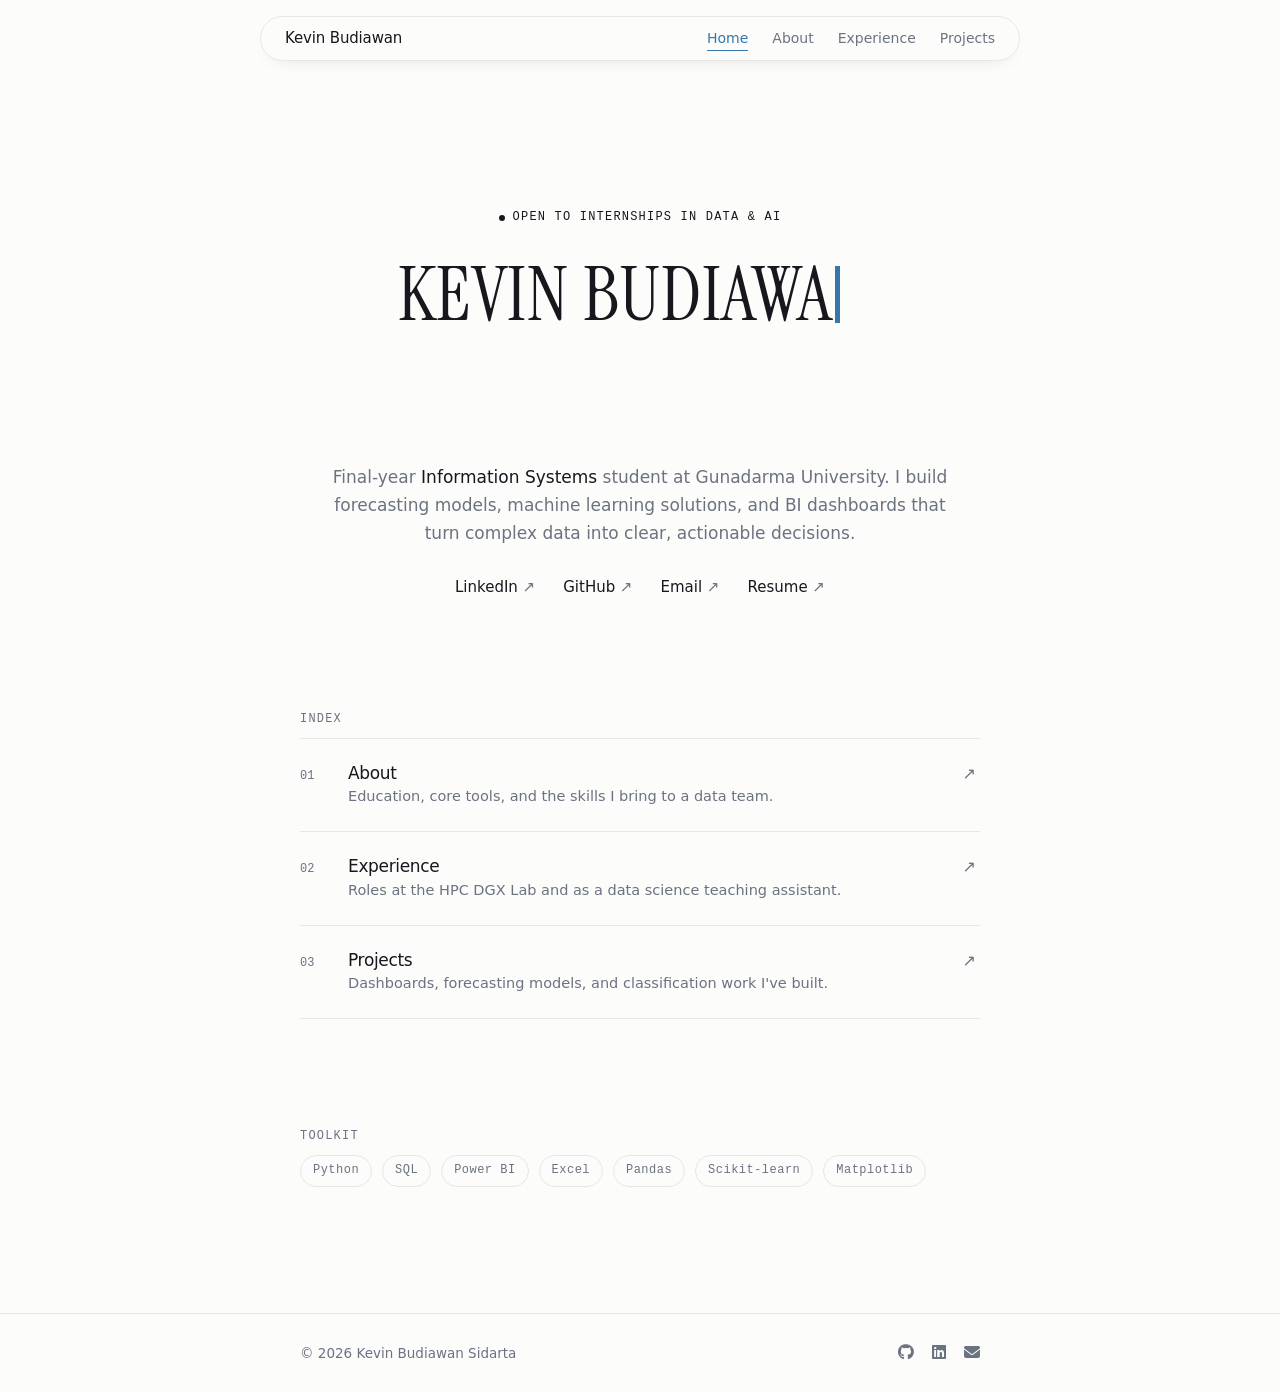
==== index.html @ 2f90a1a0 "update" ====
<!DOCTYPE html>
<html lang="en">
<head>
<meta charset="UTF-8">
<meta name="viewport" content="width=device-width, initial-scale=1.0">
<title>Home</title>
<meta name="description" content="Portfolio of Kevin Budiawan Sidarta — Information Systems undergraduate specializing in data analytics, machine learning, and business intelligence.">
<link rel="icon" type="image/png" href="assets/img/Profil.png">
<link rel="preconnect" href="https://fonts.googleapis.com">
<link rel="preconnect" href="https://fonts.gstatic.com" crossorigin>
<link rel="stylesheet" href="css/minimal.css">
<link rel="stylesheet" href="https://cdnjs.cloudflare.com/ajax/libs/font-awesome/6.7.2/css/all.min.css">
</head>
<body>

<!-- ===== Header ===== -->
<header class="m-header" id="header">
  <div class="wrap m-header__inner">
    <a href="index.html" class="m-logo">Kevin Budiawan</a>

    <nav class="m-nav" id="nav">
      <a href="index.html" class="is-active">Home</a>
      <a href="about.html">About</a>
      <a href="experience.html">Experience</a>
      <a href="projects.html">Projects</a>
    </nav>

    <button class="m-navtoggle" id="navtoggle" aria-label="Toggle menu" aria-expanded="false" aria-controls="nav">
      <svg width="20" height="20" viewBox="0 0 24 24" fill="none" stroke="currentColor" stroke-width="1.6" stroke-linecap="round"><path d="M4 7h16M4 12h16M4 17h16"/></svg>
    </button>
  </div>
</header>

<main class="m-main">

  <!-- ===== Hero ===== -->
  <section class="m-hero">
    <div class="wrap" data-reveal>
      <img class="m-hero__avatar" src="assets/img/Profil2.jpeg" alt="Portrait of Kevin Budiawan Sidarta" onerror="this.style.display='none'">

      <span class="mono m-status"><i></i>Open to internships in Data &amp; AI</span>

      <h1>Kevin Budiawan Sidarta<br><em>Data &amp; Machine Learning.</em></h1>

      <p class="m-hero__desc">
        Final-year <strong>Information Systems</strong> student at Gunadarma University.
        I build forecasting models, machine learning solutions, and BI dashboards that
        turn complex data into clear, actionable decisions.
      </p>

      <div class="m-links">
        <a href="https://www.linkedin.com/in/kevinbudiawan/" target="_blank" rel="noopener">LinkedIn <span class="arrow">↗</span></a>
        <a href="https://github.com/KevinBudiawanSidarta" target="_blank" rel="noopener">GitHub <span class="arrow">↗</span></a>
        <a href="mailto:kevinbudiawan8@gmail.com">Email <span class="arrow">↗</span></a>
        <a href="assets/CV_Kevin Budiawan Sidarta.pdf" target="_blank" rel="noopener">Resume <span class="arrow">↗</span></a>
      </div>
    </div>
  </section>

  <!-- ===== Index ===== -->
  <section class="m-section">
    <div class="wrap" data-reveal>
      <span class="mono m-section__label">Index</span>

      <div class="m-list">
        <a href="about.html">
          <span class="num">01</span>
          <span class="body">
            <h3>About</h3>
            <p>Education, core tools, and the skills I bring to a data team.</p>
          </span>
          <span class="arrow">↗</span>
        </a>

        <a href="experience.html">
          <span class="num">02</span>
          <span class="body">
            <h3>Experience</h3>
            <p>Roles at the HPC DGX Lab and as a data science teaching assistant.</p>
          </span>
          <span class="arrow">↗</span>
        </a>

        <a href="projects.html">
          <span class="num">03</span>
          <span class="body">
            <h3>Projects</h3>
            <p>Dashboards, forecasting models, and classification work I've built.</p>
          </span>
          <span class="arrow">↗</span>
        </a>
      </div>
    </div>
  </section>

  <!-- ===== Stack ===== -->
  <section class="m-section">
    <div class="wrap" data-reveal>
      <span class="mono m-section__label">Toolkit</span>
      <div class="m-stack">
        <span>Python</span>
        <span>SQL</span>
        <span>Power BI</span>
        <span>Excel</span>
        <span>Pandas</span>
        <span>Scikit-learn</span>
        <span>Matplotlib</span>
      </div>
    </div>
  </section>

</main>

<!-- ===== Footer ===== -->
<footer class="m-footer">
  <div class="wrap m-footer__inner">
    <p>© <span data-year></span> Kevin Budiawan Sidarta</p>
    <div class="m-socials">
      <a href="https://github.com/KevinBudiawanSidarta" target="_blank" rel="noopener" aria-label="GitHub"><i class="fa-brands fa-github"></i></a>
      <a href="https://www.linkedin.com/in/kevinbudiawan/" target="_blank" rel="noopener" aria-label="LinkedIn"><i class="fa-brands fa-linkedin"></i></a>
      <a href="mailto:kevinbudiawan8@gmail.com" aria-label="Email"><i class="fa-solid fa-envelope"></i></a>
    </div>
  </div>
</footer>

<script src="js/minimal.js"></script>
</body>
</html>
---- css/minimal.css ----
/* ==========================================================================
   Kevin Budiawan Sidarta — Minimal theme
   Dipakai oleh index.html, about.html, experience.html, projects.html.
   css/style.css (tema lama) sudah tidak dipakai lagi.
   ========================================================================== */

@import url('https://api.fontshare.com/v2/css?f[]=satoshi@300,400,500,700&display=swap');
@import url('https://fonts.googleapis.com/css2?family=Instrument+Serif:ital@0;1&display=swap');

:root{
  --paper:     #FCFCFB;
  --ink:       #16181D;
  --ink-soft:  #6B7280;
  --hairline:  #E6E6E3;
  --accent:    #16181D;

  /* palet aksen untuk animasi & hover */
  --a-teal:   #0E7C7A;
  --a-blue:   #3776AB;
  --a-yellow: #FFD43B;
  --a-red:    #A9111C;
  --teal:       #0E7C7A;

  --f-sans: 'Satoshi', ui-sans-serif, system-ui, -apple-system, sans-serif;
  --f-mono: ui-monospace, 'Roboto Mono', SFMono-Regular, Menlo, monospace;
  --f-display: 'Instrument Serif', 'Bodoni Moda', 'Playfair Display', Georgia, serif;

  --max: 760px;
  --gutter: clamp(24px, 6vw, 40px);
  --ease: cubic-bezier(.22,.61,.36,1);
}

*, *::before, *::after{ box-sizing: border-box; }
html{
  scroll-behavior: smooth;
  -webkit-text-size-adjust: 100%;

  /* Minimal scrollbar (Firefox) */
  scrollbar-width: thin;
  scrollbar-color: var(--hairline) transparent;
}

/* Minimal scrollbar (WebKit / Chromium / Edge) */
::-webkit-scrollbar{ width: 8px; height: 8px; }
::-webkit-scrollbar-track{ background: transparent; }
::-webkit-scrollbar-thumb{
  background: var(--hairline);
  border-radius: 999px;
  border: 2px solid var(--paper);
  background-clip: padding-box;
}
::-webkit-scrollbar-thumb:hover{ background: var(--ink-soft); background-clip: padding-box; }
::-webkit-scrollbar-corner{ background: transparent; }

body{
  margin: 0;
  background: var(--paper);
  color: var(--ink);
  font-family: var(--f-sans);
  font-size: 16px;
  line-height: 1.65;
  -webkit-font-smoothing: antialiased;
  display: flex;
  flex-direction: column;
  min-height: 100vh;
}

img{ max-width: 100%; display: block; }
a{ color: inherit; text-decoration: none; }
ul{ margin: 0; padding: 0; list-style: none; }
h1, h2, h3{ margin: 0; font-weight: 500; line-height: 1.15; letter-spacing: -0.02em; }
p{ margin: 0; }
button{ font: inherit; cursor: pointer; }

:focus-visible{ outline: 2px solid var(--ink); outline-offset: 4px; border-radius: 2px; }

.wrap{ width: 100%; max-width: var(--max); margin: 0 auto; padding: 0 var(--gutter); }

.mono{
  font-family: var(--f-mono);
  font-size: 12px;
  letter-spacing: .1em;
  text-transform: uppercase;
  color: var(--ink-soft);
}

/* ---------- Header ---------- */
.m-header{
  position: sticky; top: 0; z-index: 20;
  background: transparent;
  padding: 16px var(--gutter);
}

/* kapsul mengambang */
.m-header__inner{
  display: flex; align-items: center; justify-content: space-between;
  gap: 16px;
  padding: 9px 24px;
  background: color-mix(in srgb, var(--paper) 78%, transparent);
  backdrop-filter: blur(14px) saturate(150%);
  border: 1px solid var(--hairline);
  border-radius: 999px;
  box-shadow: 0 6px 22px -16px rgba(22,24,29,.3);
}
.m-header.is-scrolled .m-header__inner{
  background: color-mix(in srgb, var(--paper) 90%, transparent);
  border-color: color-mix(in srgb, var(--ink) 14%, transparent);
  box-shadow: 0 12px 30px -18px rgba(22,24,29,.42);
}
.m-logo{
  font-size: 15px; font-weight: 500; letter-spacing: -0.01em;
  transition: opacity .25s var(--ease);
}
.m-logo:hover{ opacity: .55; }

.m-nav{ display: flex; align-items: center; gap: 24px; }
.m-nav a{
  position: relative; display: inline-block;
  font-size: 14px; color: var(--ink-soft);
  transition: color .25s var(--ease);
}
.m-nav a:hover{ color: var(--ink); }
.m-nav a.is-active{ color: var(--ink); }

/* Teks menggulung ke atas saat hover.
   Struktur (mask > track > 2 salinan teks) dibuat oleh js/minimal.js. */
.m-nav__mask{
  display: block; overflow: hidden;
  height: 1.35em;
}
.m-nav__track{
  display: flex; flex-direction: column;
  transition: transform .45s var(--ease);
}
.m-nav__track > span{
  display: block; height: 1.35em; line-height: 1.35em;
  white-space: nowrap;
}
.m-nav a:hover .m-nav__track,
.m-nav a:focus-visible .m-nav__track{ transform: translateY(-1.35em); }

/* garis tipis yang ikut menyapu masuk saat hover */
.m-nav a::after{
  content: ''; position: absolute; left: 0; right: 100%; bottom: -3px;
  height: 1px; background: currentColor;
  transition: right .35s var(--ease);
}
.m-nav a:hover::after{ right: 0; }
.m-nav a.is-active::after{ right: 0; }

@media (prefers-reduced-motion: reduce){
  .m-nav__track{ transition: none; }
  .m-nav a:hover .m-nav__track{ transform: none; }
}

.m-navtoggle{
  display: none; background: none; border: 0; padding: 6px;
  color: var(--ink); line-height: 0;
}

/* ---------- Main ---------- */
.m-main{ flex: 1 0 auto; }

.m-hero{ padding: clamp(64px, 14vh, 140px) 0 0; }
.m-hero__avatar{
  width: 100px; height: 100px; border-radius: 50%;
  object-fit: cover; margin-bottom: 32px;
  border: 1px solid var(--hairline);
}
.m-hero h1{
  font-family: var(--f-display);
  font-weight: 400;
  font-size: clamp(34px, 8.5vw, 76px);
  line-height: 1.02;
  letter-spacing: .015em;
  text-transform: uppercase;
  margin-bottom: 18px;
}
.m-hero h1 em{
  display: block;
  font-family: var(--f-sans);
  font-style: normal;
  font-size: clamp(14px, 2.2vw, 18px);
  font-weight: 400;
  letter-spacing: .02em;
  text-transform: none;
  color: var(--ink-soft);
  margin-top: 16px;
}

.m-hero__desc{
  font-size: 17px; color: var(--ink-soft);
  max-width: 58ch; margin-bottom: 28px;
}
.m-hero__desc strong{ color: var(--ink); font-weight: 500; }

.m-status{
  display: inline-flex; align-items: center; gap: 8px;
  margin-bottom: 28px;
}
.m-status i{
  width: 6px; height: 6px; border-radius: 50%;
  background: #080808; display: inline-block;
}

/* text links row */
.m-links{ display: flex; flex-wrap: wrap; gap: 8px 28px; }
.m-links a{
  position: relative; font-size: 15px; padding-bottom: 2px;
  color: var(--ink);
}
.m-links a::after{
  content: ''; position: absolute; left: 0; right: 100%; bottom: 0;
  height: 1px; background: currentColor;
  transition: right .3s var(--ease);
}
.m-links a:hover::after{ right: 0; }
.m-links a .arrow{ color: var(--ink-soft); }

/* ---------- Index list ---------- */
.m-section{ padding: clamp(72px, 12vh, 120px) 0 0; }
.m-section__label{ display: block; margin-bottom: 8px; }

.m-list{ border-top: 1px solid var(--hairline); }
.m-list a{
  display: flex; align-items: baseline; gap: 20px;
  padding: 22px 4px 22px 0;
  border-bottom: 1px solid var(--hairline);
  transition: padding-left .3s var(--ease);
}
.m-list a:hover{ padding-left: 10px; }
.m-list .num{
  font-family: var(--f-mono); font-size: 12px; color: var(--ink-soft);
  flex: none; width: 28px;
}
.m-list .body{ flex: 1; }
.m-list h3{ font-size: 17px; margin-bottom: 2px; }
.m-list p{ font-size: 14.5px; color: var(--ink-soft); }
.m-list .arrow{
  flex: none; color: var(--ink-soft);
  transition: transform .3s var(--ease), color .3s var(--ease);
}
.m-list a:hover .arrow{ transform: translateX(4px); color: var(--ink); }

/* ---------- Stack ---------- */
.m-stack{
  display: flex; flex-wrap: wrap; gap: 10px 10px;
  margin-top: 4px;
}
.m-stack span{
  font-family: var(--f-mono); font-size: 12px; letter-spacing: .04em;
  color: var(--ink-soft);
  border: 1px solid var(--hairline); border-radius: 999px;
  padding: 5px 12px;
}

/* ---------- Footer ---------- */
.m-footer{
  flex: none;
  margin-top: clamp(80px, 14vh, 140px);
  border-top: 1px solid var(--hairline);
}
.m-footer__inner{
  display: flex; align-items: center; justify-content: space-between;
  flex-wrap: wrap; gap: 14px;
  padding-top: 26px; padding-bottom: 26px;
}
.m-footer__inner p{ font-size: 13.5px; color: var(--ink-soft); }
.m-socials{ display: flex; gap: 18px; }
.m-socials a{
  font-size: 16px; color: var(--ink-soft);
  transition: color .2s var(--ease), transform .2s var(--ease);
}
.m-socials a:hover{ color: var(--ink); transform: translateY(-2px); }

/* ---------- Reveal ---------- */
[data-reveal]{
  opacity: 0; transform: translateY(20px);
  filter: blur(4px);
  transition: opacity .8s var(--ease), transform .8s var(--ease), filter .8s var(--ease);
}
[data-reveal].is-visible{ opacity: 1; transform: none; filter: none; }

@media (prefers-reduced-motion: reduce){
  *, *::before, *::after{
    animation-duration: .001ms !important;
    transition-duration: .001ms !important;
    scroll-behavior: auto !important;
  }
  [data-reveal]{ opacity: 1; transform: none; filter: none; }
}

/* ---------- Responsive ---------- */
@media (max-width: 640px){
  .m-navtoggle{ display: inline-flex; }
  .m-nav{
    position: absolute; left: 0; right: 0; top: calc(100% + 10px);
    flex-direction: column; align-items: stretch; gap: 0;
    background: color-mix(in srgb, var(--paper) 94%, transparent);
    backdrop-filter: blur(14px) saturate(150%);
    border: 1px solid transparent;
    border-radius: 22px;
    padding: 0 18px;
    max-height: 0; overflow: hidden;
    transition: max-height .35s var(--ease), padding .35s var(--ease),
                border-color .35s var(--ease), box-shadow .35s var(--ease);
  }
  .m-nav.is-open{
    max-height: 280px;
    padding: 10px 18px;
    border-color: var(--hairline);
    box-shadow: 0 14px 34px -20px rgba(22,24,29,.4);
  }
  .m-nav a{ padding: 12px 0; width: 100%; font-size: 15px; }
  .m-nav a::after{ display: none; }
  .m-header__inner{ position: relative; padding: 8px 8px 8px 20px; }
  .m-header.is-scrolled .m-header__inner{ padding-top: 6px; padding-bottom: 6px; }
  .m-list a{ gap: 14px; }
  .m-links{ gap: 10px 20px; }
}

/* ==========================================================================
   Komponen halaman dalam (about / experience / projects)
   ========================================================================== */

.wrap--wide{ max-width: 1040px; }

/* ---------- Page head ---------- */
.m-pagehead{ padding: clamp(56px, 12vh, 110px) 0 0; }
.m-pagehead h1{
  font-size: clamp(32px, 5.5vw, 46px);
  font-weight: 500;
  margin: 10px 0 14px;
}
.m-pagehead p{ font-size: 17px; color: var(--ink-soft); max-width: 62ch; }

/* ---------- Teks panjang ---------- */
.m-prose{ font-size: 17px; color: var(--ink-soft); max-width: 64ch; }
.m-prose em{ font-style: normal; color: var(--ink); }
.m-prose + .m-prose{ margin-top: 16px; }

/* ---------- Baris meta (key/value) ---------- */
.m-meta{ margin-top: 36px; border-top: 1px solid var(--hairline); }
.m-meta div{
  display: flex; gap: 20px; justify-content: space-between;
  padding: 12px 0; border-bottom: 1px solid var(--hairline);
  font-size: 14.5px;
}
.m-meta .k{
  font-family: var(--f-mono); font-size: 11.5px; letter-spacing: .1em;
  text-transform: uppercase; color: var(--ink-soft);
}
.m-meta .v{ text-align: right; }

/* ---------- Judul bagian ---------- */
.m-head{ margin-bottom: 26px; }
.m-head h2{ font-size: clamp(24px, 3.4vw, 30px); font-weight: 500; margin: 8px 0 8px; }
.m-head p{ font-size: 15.5px; color: var(--ink-soft); max-width: 58ch; }

/* ---------- Baris statis (non-link) ---------- */
.m-rows{ border-top: 1px solid var(--hairline); }
.m-row{
  display: flex; align-items: baseline; gap: 20px;
  padding: 20px 0; border-bottom: 1px solid var(--hairline);
}
.m-row .num{
  font-family: var(--f-mono); font-size: 12px; color: var(--ink-soft);
  flex: none; width: 28px;
}
.m-row .body{ flex: 1; }
.m-row h3{ font-size: 16.5px; margin-bottom: 3px; }
.m-row p{ font-size: 14.5px; color: var(--ink-soft); }
.m-row .side{
  font-family: var(--f-mono); font-size: 11.5px; letter-spacing: .08em;
  text-transform: uppercase; color: var(--ink-soft); flex: none;
}

/* ---------- Kartu pendidikan ---------- */
.m-entry{
  display: flex; justify-content: space-between; gap: 24px;
  padding: 24px 0; border-bottom: 1px solid var(--hairline);
}
.m-entry:first-child{ border-top: 1px solid var(--hairline); }
.m-entry h3{ font-size: 17px; margin-bottom: 4px; }
.m-entry .sub{ font-size: 14.5px; color: var(--ink-soft); }
.m-entry p{ font-size: 14.5px; color: var(--ink-soft); margin-top: 12px; max-width: 58ch; }
.m-entry .period{
  font-family: var(--f-mono); font-size: 11.5px; letter-spacing: .08em;
  color: var(--ink-soft); white-space: nowrap; flex: none;
}

/* ---------- Daftar tool ---------- */
.m-tools{ border-top: 1px solid var(--hairline); }
.m-tool{
  display: flex; align-items: center; gap: 16px;
  padding: 16px 0; border-bottom: 1px solid var(--hairline);
}
.m-tool__logo{
  flex: none; width: 24px; height: 24px; object-fit: contain;
}
.m-tool__logos{ flex: none; display: flex; gap: 6px; }
.m-tool__logos img{
  width: 20px; height: 20px; object-fit: contain;
}
.m-tool__name{ font-size: 15.5px; flex: 1; }
.m-tool__sub{ font-size: 13.5px; color: var(--ink-soft); text-align: right; }

/* ---------- Timeline ---------- */
.m-timeline{ border-left: 1px solid var(--hairline); padding-left: 28px; }
.m-job{ position: relative; padding-bottom: 48px; }
.m-job:last-child{ padding-bottom: 0; }
.m-job::before{
  content: ''; position: absolute; left: -33px; top: 8px;
  width: 9px; height: 9px; border-radius: 50%;
  background: var(--paper); border: 1px solid var(--ink-soft);
}
.m-job.is-ongoing::before{ background: var(--ink-soft); border-color: var(--ink-soft); }
.m-job__top{
  display: flex; align-items: center; gap: 12px; flex-wrap: wrap;
  margin-bottom: 10px;
}
.m-job__logo{
  width: 26px; height: 26px; object-fit: contain; border-radius: 4px;
}
.m-job__period{
  font-family: var(--f-mono); font-size: 11.5px; letter-spacing: .08em;
  text-transform: uppercase; color: var(--ink-soft);
}
.m-job h3{ font-size: 18px; margin-bottom: 4px; }
.m-job .org{ font-size: 14.5px; color: var(--ink-soft); }
.m-job .loc{ font-size: 13.5px; color: var(--ink-soft); margin-top: 2px; }
.m-job ul{ margin-top: 14px; display: grid; gap: 10px; }
.m-job li{
  position: relative; padding-left: 18px;
  font-size: 15px; color: var(--ink-soft); max-width: 62ch;
}
.m-job li::before{
  content: ''; position: absolute; left: 0; top: 10px;
  width: 6px; height: 1px; background: var(--ink-soft);
}

/* ---------- Galeri ---------- */
.m-gallery{
  display: grid; grid-template-columns: repeat(3, 1fr); gap: 12px;
}
.m-gallery button{
  position: relative; padding: 0; border: 1px solid var(--hairline);
  background: var(--paper); overflow: hidden; aspect-ratio: 4 / 3;
  display: block; width: 100%;
}
.m-gallery img{
  width: 100%; height: 100%; object-fit: cover;
  transition: transform .4s var(--ease);
}
.m-gallery button:hover img{ transform: scale(1.03); }
.m-gallery figcaption,
.m-gallery .cap{
  position: absolute; left: 0; right: 0; bottom: 0;
  padding: 10px 12px; text-align: left;
  font-size: 12.5px; color: #fff;
  background: linear-gradient(to top, rgba(0,0,0,.65), transparent);
  opacity: 0; transition: opacity .3s var(--ease);
}
.m-gallery button:hover .cap{ opacity: 1; }

/* ---------- Lightbox ---------- */
.m-lightbox{
  position: fixed; inset: 0; z-index: 100;
  display: none; align-items: center; justify-content: center;
  background: rgba(16,18,21,.94); padding: 5vh 5vw;
}
.m-lightbox.is-open{ display: flex; }
.m-lightbox figure{ margin: 0; max-width: 100%; max-height: 100%; }
.m-lightbox img{
  max-width: 100%; max-height: 80vh; object-fit: contain; margin: 0 auto;
}
.m-lightbox figcaption{
  margin-top: 14px; text-align: center;
  font-size: 13.5px; color: rgba(255,255,255,.72);
}
.m-lightbox button{
  position: absolute; background: none; border: 0; color: #fff;
  font-size: 22px; line-height: 1; padding: 12px; opacity: .7;
  transition: opacity .2s var(--ease);
}
.m-lightbox button:hover{ opacity: 1; }
.m-lightbox__close{ top: 12px; right: 16px; }
.m-lightbox__prev{ left: 8px; top: 50%; transform: translateY(-50%); }
.m-lightbox__next{ right: 8px; top: 50%; transform: translateY(-50%); }

/* ---------- Daftar project ---------- */
.m-projects{
  display: grid;
  grid-template-columns: repeat(2, minmax(0, 1fr));
  gap: 56px 32px;
  justify-content: center;
  align-items: start;
  margin: 0 auto;
}
.m-project{ display: grid; gap: 20px; align-content: start; }
.m-project__media{
  border: 1px solid color-mix(in srgb, var(--ink) 15%, transparent);
  border-radius: 0;
  overflow: hidden;
  background: var(--paper); aspect-ratio: 16 / 9;
}
.m-project__media img{
  width: 100%; height: 100%; object-fit: cover;
  transition: transform .5s var(--ease);
}
.m-project:hover .m-project__media img{ transform: scale(1.02); }
.m-project__tags{
  font-family: var(--f-mono); font-size: 11.5px; letter-spacing: .1em;
  text-transform: uppercase; color: var(--ink-soft); margin-bottom: 10px;
}
.m-project h3{ font-size: 20px; margin-bottom: 10px; max-width: 46ch; }
.m-project__desc{ font-size: 15px; color: var(--ink-soft); max-width: 62ch; }
.m-project__foot{
  display: flex; flex-wrap: wrap; align-items: center; gap: 10px 24px;
  margin-top: 18px;
}
.m-textbtn{
  position: relative; background: none; border: 0; padding: 0 0 3px;
  font-size: 15px; color: var(--ink); font-family: inherit;
}
.m-textbtn::after{
  content: ''; position: absolute; left: 0; right: 100%; bottom: 0;
  height: 1px; background: currentColor;
  transition: right .3s var(--ease);
}
.m-textbtn:hover::after{ right: 0; }

/* ---------- Slot kosong ---------- */
.m-slots{ display: grid; grid-template-columns: repeat(3, 1fr); gap: 12px; }
.m-slot{
  border: 1px dashed var(--hairline); padding: 28px 20px; text-align: center;
}
.m-slot b{ display: block; font-size: 15px; font-weight: 500; margin-bottom: 2px; }
.m-slot span{ font-family: var(--f-mono); font-size: 11.5px; color: var(--ink-soft); }

/* ---------- Panel detail project ---------- */
.m-panel{
  position: fixed; inset: 0; z-index: 110;
  display: none; justify-content: flex-end;
  background: rgba(16,18,21,.5);
}
.m-panel.is-open{ display: flex; }
.m-panel__inner{
  position: relative; width: min(720px, 100%); height: 100%;
  background: var(--paper); overflow-y: auto;
  padding: 72px var(--gutter) 64px;
  animation: panel-in .35s var(--ease) both;
}
@keyframes panel-in{ from{ transform: translateX(28px); opacity: 0; } to{ transform: none; opacity: 1; } }
.m-panel__close{
  position: absolute; top: 20px; right: 20px;
  background: none; border: 0; font-size: 22px; line-height: 1;
  color: var(--ink-soft); padding: 8px;
}
.m-panel__close:hover{ color: var(--ink); }
.m-panel h2{ font-size: 26px; font-weight: 500; margin: 10px 0 14px; }
.m-panel__desc{ font-size: 15.5px; color: var(--ink-soft); }
.m-panel__block{ margin-top: 36px; }
.m-panel__block h3{
  font-size: 16px; margin: 6px 0 12px; font-weight: 500;
}
.m-panel__block p{ font-size: 15px; color: var(--ink-soft); }
.m-panel__block ul{ display: grid; gap: 10px; }
.m-panel__block li{
  position: relative; padding-left: 18px;
  font-size: 15px; color: var(--ink-soft);
}
.m-panel__block li::before{
  content: ''; position: absolute; left: 0; top: 10px;
  width: 6px; height: 1px; background: var(--ink-soft);
}
.m-panel__stats{ margin-top: 30px; border-top: 1px solid var(--hairline); }
.m-panel__stats .m-pstat{
  display: flex; align-items: baseline; justify-content: space-between;
  gap: 16px; padding: 14px 0; border-bottom: 1px solid var(--hairline);
}
.m-panel__stats .k{
  font-family: var(--f-mono); font-size: 11px; letter-spacing: .1em;
  text-transform: uppercase; color: var(--ink-soft);
}
.m-panel__stats b{ font-size: 15px; font-weight: 500; }
.m-panel__stats .sub{ font-size: 13px; color: var(--ink-soft); text-align: right; }
.m-panel__foot{ margin-top: 40px; display: flex; flex-wrap: wrap; gap: 24px; }

/* ---------- Spotify ---------- */
.m-embeds{ display: grid; grid-template-columns: 1fr 1fr; gap: 16px; }
.m-embeds iframe{ display: block; border-radius: 0; border: 1px solid var(--hairline); }

/* ---------- Chip ---------- */
.m-chips{ display: flex; flex-wrap: wrap; gap: 10px; }
.m-chips span{
  font-family: var(--f-mono); font-size: 11.5px; letter-spacing: .06em;
  color: var(--ink-soft);
  border: 1px solid var(--hairline); border-radius: 999px;
  padding: 6px 12px;
}

@media (max-width: 820px){
  .m-projects{ grid-template-columns: minmax(0, 1fr); gap: 48px; max-width: 560px; }
  .m-gallery{ grid-template-columns: repeat(2, 1fr); }
  .m-slots{ grid-template-columns: 1fr; }
  .m-embeds{ grid-template-columns: 1fr; }
}

@media (max-width: 640px){
  .m-entry{ flex-direction: column; gap: 6px; }
  .m-tool{ flex-wrap: wrap; }
  .m-tool__sub{ width: 100%; text-align: left; }
  .m-meta div{ flex-direction: column; gap: 2px; }
  .m-meta .v{ text-align: left; }
  .m-panel__inner{ padding-top: 64px; }
}

/* ==========================================================================
   Lapisan gerak — animasi hover & transisi halus untuk seluruh situs.
   Ditaruh paling bawah supaya menimpa aturan dasar di atas.
   Semuanya otomatis mati saat prefers-reduced-motion: reduce.
   ========================================================================== */

/* ---------- Header: mengecil & memadat saat scroll ---------- */
.m-header{
  animation: m-fade-down .7s var(--ease) both;
  transition: padding .4s var(--ease);
}
.m-header.is-scrolled{ padding: 10px var(--gutter); }
.m-header__inner{
  transition: padding .4s var(--ease), background-color .4s var(--ease),
              border-color .4s var(--ease), box-shadow .4s var(--ease);
}
.m-header.is-scrolled .m-header__inner{ padding-top: 7px; padding-bottom: 7px; }

@keyframes m-fade-down{
  from{ opacity: 0; transform: translateY(-14px); }
  to{ opacity: 1; transform: none; }
}

/* ---------- Hero ---------- */
.m-hero__avatar{
  transition: transform .5s var(--ease), border-color .35s var(--ease), box-shadow .5s var(--ease);
}
.m-hero__avatar:hover{
  transform: scale(1.07) rotate(-3deg);
  border-color: var(--ink-soft);
  box-shadow: 0 14px 34px -14px rgba(22,24,29,.3);
}

/* titik status berdenyut pelan */
.m-status i{ animation: m-pulse 2.6s ease-in-out infinite; }
@keyframes m-pulse{
  0%, 100%{ box-shadow: 0 0 0 0 rgba(30,142,90,.5); }
  55%{ box-shadow: 0 0 0 7px rgba(30,142,90,0); }
}

/* baris link kontak: panah bergerak diagonal */
.m-links a{ transition: color .25s var(--ease); }
.m-links a .arrow{
  display: inline-block;
  transition: transform .35s var(--ease), color .35s var(--ease);
}
.m-links a:hover .arrow{ transform: translate(3px, -3px); color: var(--ink); }

/* ---------- Daftar index (beranda) ---------- */
.m-list a{
  position: relative; overflow: hidden;
  transition: padding-left .4s var(--ease);
}
.m-list a::before{
  content: ""; position: absolute; left: 0; top: 0; bottom: 0; width: 0;
  background: rgba(22,24,29,.035);
  transition: width .45s var(--ease);
}
.m-list a:hover::before{ width: 100%; }
.m-list a > *{ position: relative; z-index: 1; }
.m-list a:hover{ padding-left: 14px; }
.m-list .num, .m-list h3{ transition: color .3s var(--ease), transform .35s var(--ease); }
.m-list a:hover .num{ color: var(--ink); }
.m-list a:hover h3{ transform: translateX(2px); }
.m-list a:hover .arrow{ transform: translate(4px, -4px); }

/* ---------- Chip toolkit & track record ---------- */
.m-stack span, .m-chips span{
  transition: transform .35s var(--ease), color .3s var(--ease),
              background-color .3s var(--ease), border-color .3s var(--ease);
}
.m-stack span:hover, .m-chips span:hover{
  transform: translateY(-3px);
  color: var(--paper); background: var(--ink); border-color: var(--ink);
}

/* ---------- Baris meta (key / value) ---------- */
.m-meta div{ transition: padding-left .35s var(--ease), background-color .35s var(--ease); }
.m-meta div:hover{ padding-left: 10px; background: rgba(22,24,29,.025); }
.m-meta .k, .m-meta .v{ transition: color .3s var(--ease), transform .35s var(--ease); }
.m-meta div:hover .k{ color: var(--ink); }
.m-meta div:hover .v{ transform: translateX(-4px); }

/* ---------- Baris fokus (non-link) ---------- */
.m-row{ transition: padding-left .35s var(--ease), background-color .35s var(--ease); }
.m-row:hover{ padding-left: 12px; background: rgba(22,24,29,.022); }
.m-row .num{ transition: color .3s var(--ease); }
.m-row:hover .num{ color: var(--ink); }

/* ---------- Entri pendidikan ---------- */
.m-entry{ transition: padding-left .35s var(--ease); }
.m-entry:hover{ padding-left: 10px; }
.m-entry .period{ transition: color .3s var(--ease), transform .35s var(--ease); }
.m-entry:hover .period{ color: var(--ink); transform: translateX(-4px); }

/* ---------- Daftar tool ---------- */
.m-tool{ transition: padding-left .35s var(--ease), background-color .35s var(--ease); }
.m-tool:hover{ padding-left: 10px; background: rgba(22,24,29,.022); }
.m-tool__logo{ transition: transform .4s var(--ease); }
.m-tool:hover .m-tool__logo{ transform: scale(1.18) rotate(-6deg); }
.m-tool__logos img{ transition: transform .4s var(--ease); }
.m-tool:hover .m-tool__logos img{ transform: translateY(-3px); }
.m-tool:hover .m-tool__logos img:nth-child(2){ transition-delay: .06s; }
.m-tool:hover .m-tool__logos img:nth-child(3){ transition-delay: .12s; }
.m-tool__name{ transition: transform .35s var(--ease); }
.m-tool:hover .m-tool__name{ transform: translateX(3px); }

/* ---------- Timeline pengalaman ---------- */
.m-job::before{ transition: transform .4s var(--ease), background-color .4s var(--ease); }
.m-job:hover::before{ transform: scale(1.5); }
.m-job.is-ongoing::before{ animation: m-pulse-ink 2.8s ease-in-out infinite; }
@keyframes m-pulse-ink{
  0%, 100%{ box-shadow: 0 0 0 0 rgba(22,24,29,.35); }
  55%{ box-shadow: 0 0 0 8px rgba(22,24,29,0); }
}
.m-job__logo{ transition: transform .4s var(--ease); }
.m-job:hover .m-job__logo{ transform: scale(1.15); }
.m-job h3{ transition: transform .35s var(--ease); }
.m-job:hover h3{ transform: translateX(3px); }
.m-job li{ transition: color .35s var(--ease); }
.m-job:hover li{ color: var(--ink); }
.m-job li::before{ transition: width .35s var(--ease), background-color .35s var(--ease); }
.m-job:hover li::before{ width: 12px; background: var(--ink); }

/* ---------- Galeri ---------- */
.m-gallery button{
  transition: transform .45s var(--ease), border-color .45s var(--ease), box-shadow .45s var(--ease);
}
.m-gallery button:hover{
  transform: translateY(-5px);
  border-color: var(--ink-soft);
  box-shadow: 0 18px 36px -22px rgba(22,24,29,.45);
}
.m-gallery .cap{
  transform: translateY(10px);
  transition: opacity .4s var(--ease), transform .4s var(--ease);
}
.m-gallery button:hover .cap{ opacity: 1; transform: none; }

/* ---------- Kartu project ---------- */
.m-project__media{
  transition: transform .45s var(--ease), box-shadow .45s var(--ease);
}
.m-project:hover .m-project__media{
  transform: translateY(-5px);
  box-shadow: 0 24px 44px -28px rgba(22,24,29,.28);
}
.m-project h3{ transition: transform .4s var(--ease); }
.m-project:hover h3{ transform: translateX(3px); }
.m-project__tags{ transition: letter-spacing .4s var(--ease); }
.m-project:hover .m-project__tags{ letter-spacing: .13em; }

/* ---------- Tombol teks ---------- */
.m-textbtn{ transition: color .25s var(--ease), transform .25s var(--ease); }
.m-textbtn:hover{ transform: translateY(-1px); }

/* ---------- Slot kosong ---------- */
.m-slot{
  transition: transform .4s var(--ease), border-color .4s var(--ease), background-color .4s var(--ease);
}
.m-slot:hover{
  transform: translateY(-4px);
  border-color: var(--ink-soft);
  background: rgba(22,24,29,.02);
}

/* ---------- Ikon sosial di footer ---------- */
.m-socials a{ transition: color .25s var(--ease), transform .35s var(--ease); }
.m-socials a:hover{ transform: translateY(-4px) scale(1.15); }

/* ---------- Lightbox ---------- */
.m-lightbox button{ transition: opacity .25s var(--ease), transform .3s var(--ease); }
.m-lightbox__close:hover{ transform: scale(1.2) rotate(90deg); }
.m-lightbox__prev:hover{ transform: translateY(-50%) translateX(-4px) scale(1.15); }
.m-lightbox__next:hover{ transform: translateY(-50%) translateX(4px) scale(1.15); }
.m-lightbox.is-open figure{ animation: m-zoom-in .45s var(--ease) both; }
@keyframes m-zoom-in{
  from{ opacity: 0; transform: scale(.96); }
  to{ opacity: 1; transform: none; }
}

/* ---------- Panel detail project: isi masuk bertahap ---------- */
.m-panel.is-open .m-panel__inner > *{ animation: m-slide-up .5s var(--ease) both; }
.m-panel.is-open .m-panel__inner > *:nth-child(2){ animation-delay: .06s; }
.m-panel.is-open .m-panel__inner > *:nth-child(3){ animation-delay: .1s; }
.m-panel.is-open .m-panel__inner > *:nth-child(4){ animation-delay: .14s; }
.m-panel.is-open .m-panel__inner > *:nth-child(5){ animation-delay: .18s; }
.m-panel.is-open .m-panel__inner > *:nth-child(6){ animation-delay: .22s; }
.m-panel.is-open .m-panel__inner > *:nth-child(n+7){ animation-delay: .26s; }
@keyframes m-slide-up{
  from{ opacity: 0; transform: translateY(14px); }
  to{ opacity: 1; transform: none; }
}
.m-panel__stats .m-pstat{ transition: padding-left .3s var(--ease), background-color .3s var(--ease); }
.m-panel__stats .m-pstat:hover{ padding-left: 8px; background: rgba(22,24,29,.025); }

/* ---------- Tombol menu mobile ---------- */
.m-navtoggle{ transition: transform .3s var(--ease), opacity .25s var(--ease); }
.m-navtoggle:hover{ transform: scale(1.1); }
.m-navtoggle[aria-expanded="true"]{ transform: rotate(90deg); }

/* ---------- Matikan tambahan ini bila pengguna minta gerak minimal ---------- */
@media (prefers-reduced-motion: reduce){
  .m-header,
  .m-status i,
  .m-job.is-ongoing::before,
  .m-lightbox.is-open figure,
  .m-panel.is-open .m-panel__inner > *{ animation: none !important; }

  .m-hero__avatar:hover,
  .m-stack span:hover, .m-chips span:hover,
  .m-socials a:hover,
  .m-gallery button:hover,
  .m-project:hover .m-project__media,
  .m-slot:hover,
  .m-navtoggle:hover,
  .m-lightbox__close:hover{ transform: none; }
}

/* ==========================================================================
   Palet aksen animasi — teal / biru / kuning / merah.
   Menimpa warna gelap pada lapisan gerak di atas.
   Kuning dipakai sebagai elemen grafis (garis, isian, titik) dengan teks
   gelap di atasnya, karena terlalu terang untuk teks di latar kertas.
   ========================================================================== */

/* ---------- Navbar ---------- */
.m-nav a:nth-child(1):hover, .m-nav a:nth-child(1).is-active{ color: var(--a-blue); }
.m-nav a:nth-child(2):hover, .m-nav a:nth-child(2).is-active{ color: var(--a-teal); }
.m-nav a:nth-child(3):hover, .m-nav a:nth-child(3).is-active{ color: var(--a-red); }
.m-nav a:nth-child(4):hover, .m-nav a:nth-child(4).is-active{ color: var(--ink); }

.m-nav a:nth-child(1)::after{ background: var(--a-blue); }
.m-nav a:nth-child(2)::after{ background: var(--a-teal); }
.m-nav a:nth-child(3)::after{ background: var(--a-red); }
.m-nav a:nth-child(4)::after{ background: var(--a-yellow); height: 2px; }

/* ---------- Hero ---------- */
.m-hero__avatar:hover{
  border-color: var(--a-blue);
  box-shadow: 0 14px 34px -14px rgba(55,118,171,.45);
}
.m-status{ color: var(--ink); }
.m-status i{ background: var(--ink); }
@keyframes m-pulse{
  0%, 100%{ box-shadow: 0 0 0 0 rgba(14,124,122,.5); }
  55%{ box-shadow: 0 0 0 7px rgba(14,124,122,0); }
}

/* link kontak: LinkedIn / GitHub / Email / Resume */
.m-links a:nth-child(1):hover, .m-links a:nth-child(1):hover .arrow{ color: var(--a-blue); }
.m-links a:nth-child(2):hover, .m-links a:nth-child(2):hover .arrow{ color: var(--a-red); }
.m-links a:nth-child(3):hover, .m-links a:nth-child(3):hover .arrow{ color: var(--a-teal); }
.m-links a:nth-child(4):hover, .m-links a:nth-child(4):hover .arrow{ color: var(--ink); }
.m-links a:nth-child(4)::after{ background: var(--a-yellow); height: 2px; }

/* ---------- Daftar index (beranda) ---------- */
.m-list a:nth-child(1)::before{ background: color-mix(in srgb, var(--a-teal) 9%, transparent); }
.m-list a:nth-child(2)::before{ background: color-mix(in srgb, var(--a-red) 8%, transparent); }
.m-list a:nth-child(3)::before{ background: color-mix(in srgb, var(--a-blue) 9%, transparent); }

.m-list a:nth-child(1):hover .num, .m-list a:nth-child(1):hover .arrow{ color: var(--a-teal); }
.m-list a:nth-child(2):hover .num, .m-list a:nth-child(2):hover .arrow{ color: var(--a-red); }
.m-list a:nth-child(3):hover .num, .m-list a:nth-child(3):hover .arrow{ color: var(--a-blue); }

/* ---------- Chip toolkit & track record ---------- */
.m-stack span:hover, .m-chips span:hover{ color: var(--paper); }

.m-stack span:nth-child(4n+1):hover, .m-chips span:nth-child(4n+1):hover{
  background: var(--a-blue); border-color: var(--a-blue);
}
.m-stack span:nth-child(4n+2):hover, .m-chips span:nth-child(4n+2):hover{
  background: var(--a-yellow); border-color: var(--a-yellow); color: var(--ink);
}
.m-stack span:nth-child(4n+3):hover, .m-chips span:nth-child(4n+3):hover{
  background: var(--a-red); border-color: var(--a-red);
}
.m-stack span:nth-child(4n):hover, .m-chips span:nth-child(4n):hover{
  background: var(--a-teal); border-color: var(--a-teal);
}

/* ---------- Baris meta (key / value) ---------- */
.m-meta div:hover{ background: color-mix(in srgb, var(--a-teal) 7%, transparent); }
.m-meta div:hover .k{ color: var(--a-teal); }
.m-meta div:hover .v{ color: var(--a-teal); }

/* ---------- Baris fokus ---------- */
.m-row:nth-child(1):hover{ background: color-mix(in srgb, var(--a-teal) 7%, transparent); }
.m-row:nth-child(2):hover{ background: color-mix(in srgb, var(--a-blue) 7%, transparent); }
.m-row:nth-child(3):hover{ background: color-mix(in srgb, var(--a-red) 6%, transparent); }
.m-row:nth-child(1):hover .num{ color: var(--a-teal); }
.m-row:nth-child(2):hover .num{ color: var(--a-blue); }
.m-row:nth-child(3):hover .num{ color: var(--a-red); }

/* ---------- Entri pendidikan ---------- */
.m-entry:hover .period{ color: var(--a-blue); }
.m-entry:hover h3{ color: var(--a-blue); }
.m-entry h3{ transition: color .3s var(--ease); }

/* ---------- Daftar tool (Python / Power BI / SQL / Excel) ---------- */
.m-tool:nth-child(1):hover{ background: color-mix(in srgb, var(--a-blue) 8%, transparent); }
.m-tool:nth-child(2):hover{ background: color-mix(in srgb, var(--a-yellow) 16%, transparent); }
.m-tool:nth-child(3):hover{ background: color-mix(in srgb, var(--a-red) 7%, transparent); }
.m-tool:nth-child(4):hover{ background: color-mix(in srgb, var(--a-teal) 8%, transparent); }

.m-tool__name{ transition: transform .35s var(--ease), color .3s var(--ease); }
.m-tool:nth-child(1):hover .m-tool__name{ color: var(--a-blue); }
.m-tool:nth-child(2):hover .m-tool__name{ color: var(--ink); }
.m-tool:nth-child(3):hover .m-tool__name{ color: var(--a-red); }
.m-tool:nth-child(4):hover .m-tool__name{ color: var(--a-teal); }

/* ---------- Timeline pengalaman ---------- */
.m-job.is-ongoing::before{ background: var(--a-blue); border-color: var(--a-blue); }
.m-job:not(.is-ongoing)::before{ border-color: var(--a-blue); }
@keyframes m-pulse-ink{
  0%, 100%{ box-shadow: 0 0 0 0 rgba(4, 4, 4, 0.45); }
  55%{ box-shadow: 0 0 0 8px rgba(14,124,122,0); }
}
.m-job h3{ transition: transform .35s var(--ease), color .3s var(--ease); }
.m-job.is-ongoing:hover h3{ color: var(--ink); }
.m-job:not(.is-ongoing):hover h3{ color: var(--a-blue); }
.m-job:hover li{ color: var(--ink-soft); }
.m-job.is-ongoing:hover li::before{ background: var(--ink); }
.m-job:not(.is-ongoing):hover li::before{ background: var(--a-blue); }
.m-job:hover .m-job__period{ color: var(--ink-soft); }
.m-job__period{ transition: color .3s var(--ease); }

/* ---------- Galeri ---------- */
.m-gallery button:nth-child(4n+1):hover{
  border-color: var(--a-blue); box-shadow: 0 18px 36px -22px rgba(55,118,171,.55);
}
.m-gallery button:nth-child(4n+2):hover{
  border-color: var(--a-yellow); box-shadow: 0 18px 36px -22px rgba(255,212,59,.6);
}
.m-gallery button:nth-child(4n+3):hover{
  border-color: var(--a-red); box-shadow: 0 18px 36px -22px rgba(169,17,28,.5);
}
.m-gallery button:nth-child(4n):hover{
  border-color: var(--a-teal); box-shadow: 0 18px 36px -22px rgba(14,124,122,.5);
}

/* Kartu project sengaja TIDAK memakai aksen warna saat hover —
   hanya gerak (terangkat, zoom gambar, judul bergeser). */

/* ---------- Tombol teks ---------- */
.m-textbtn:hover{ color: var(--a-blue); }

/* ---------- Slot kosong ---------- */
.m-slot:nth-child(1):hover{
  border-color: var(--a-blue); background: color-mix(in srgb, var(--a-blue) 6%, transparent);
}
.m-slot:nth-child(2):hover{
  border-color: var(--a-yellow); background: color-mix(in srgb, var(--a-yellow) 14%, transparent);
}
.m-slot:nth-child(3):hover{
  border-color: var(--a-red); background: color-mix(in srgb, var(--a-red) 6%, transparent);
}

/* ---------- Ikon sosial di footer ---------- */
.m-socials a:nth-child(1):hover{ color: var(--a-red); }
.m-socials a:nth-child(2):hover{ color: var(--a-blue); }
.m-socials a:nth-child(3):hover{ color: var(--a-teal); }

/* ---------- Panel detail project ---------- */
.m-panel__stats .m-pstat:hover{ background: color-mix(in srgb, var(--a-blue) 7%, transparent); }
.m-panel__stats .m-pstat{ transition: padding-left .3s var(--ease), background-color .3s var(--ease), color .3s var(--ease); }
.m-panel__stats .m-pstat:hover .k{ color: var(--a-blue); }

/* ---------- Logo & tombol menu ---------- */
.m-logo:hover{ opacity: 1; color: var(--a-blue); }
.m-logo{ transition: color .25s var(--ease), opacity .25s var(--ease); }
.m-navtoggle:hover{ color: var(--a-blue); }


/* ==========================================================================
   Transisi antar halaman — fade in saat masuk, fade out saat pindah.
   Kelas .is-leaving dipasang oleh js/minimal.js sebelum navigasi.
   Hanya opacity yang dianimasikan di <body> supaya elemen position:fixed
   (lightbox, panel detail) dan sticky header tidak terganggu.
   ========================================================================== */
body{ animation: m-page-in .6s var(--ease) both; }
.m-main{ animation: m-page-rise .7s var(--ease) both; }

body.is-leaving{
  animation: m-page-out .35s var(--ease) both;
  pointer-events: none;
}
body.is-leaving .m-main{ animation: m-page-sink .35s var(--ease) both; }

@keyframes m-page-in{  from{ opacity: 0; } to{ opacity: 1; } }
@keyframes m-page-out{ from{ opacity: 1; } to{ opacity: 0; } }
@keyframes m-page-rise{ from{ transform: translateY(10px); } to{ transform: none; } }
@keyframes m-page-sink{ from{ transform: none; } to{ transform: translateY(-10px); } }

@media (prefers-reduced-motion: reduce){
  body, .m-main, body.is-leaving, body.is-leaving .m-main{ animation: none !important; opacity: 1; }
}

/* ---------- Hero rata tengah ---------- */
.m-hero .wrap{ text-align: center; }
.m-hero__avatar{ margin-left: auto; margin-right: auto; }
.m-hero__desc{ margin-left: auto; margin-right: auto; }
.m-hero .m-links{ justify-content: center; }

/* ---------- Efek mengetik pada judul ----------
   Semua huruf sudah menempati ruangnya sejak awal (hanya disembunyikan),
   sehingga lebar baris tidak berubah saat diketik. Dengan begitu teks
   terisi dari kiri ke kanan, bukan mengembang dari tengah. */
.m-type{ display: inline; }
.m-type__ch{ visibility: hidden; }
.m-type__ch.is-on{ visibility: visible; }

.m-type__caret{
  display: inline-block;
  width: .055em; height: .74em;
  margin-left: .03em;
  vertical-align: -.04em;
  background: var(--a-blue);
  animation: m-caret 1.05s steps(1) infinite;
}
@keyframes m-caret{ 50%{ opacity: 0; } }

/* baris kedua muncul setelah ketikan selesai */
.m-hero h1 em{
  transition: opacity .7s var(--ease), transform .7s var(--ease);
}
.m-hero h1.is-typing em{ opacity: 0; transform: translateY(10px); }
.m-hero h1 em.is-visible{ opacity: 1; transform: none; }

@media (prefers-reduced-motion: reduce){
  .m-type__ch{ visibility: visible; }
  .m-type__caret{ animation: none; }
  .m-hero h1.is-typing em{ opacity: 1; transform: none; }
}
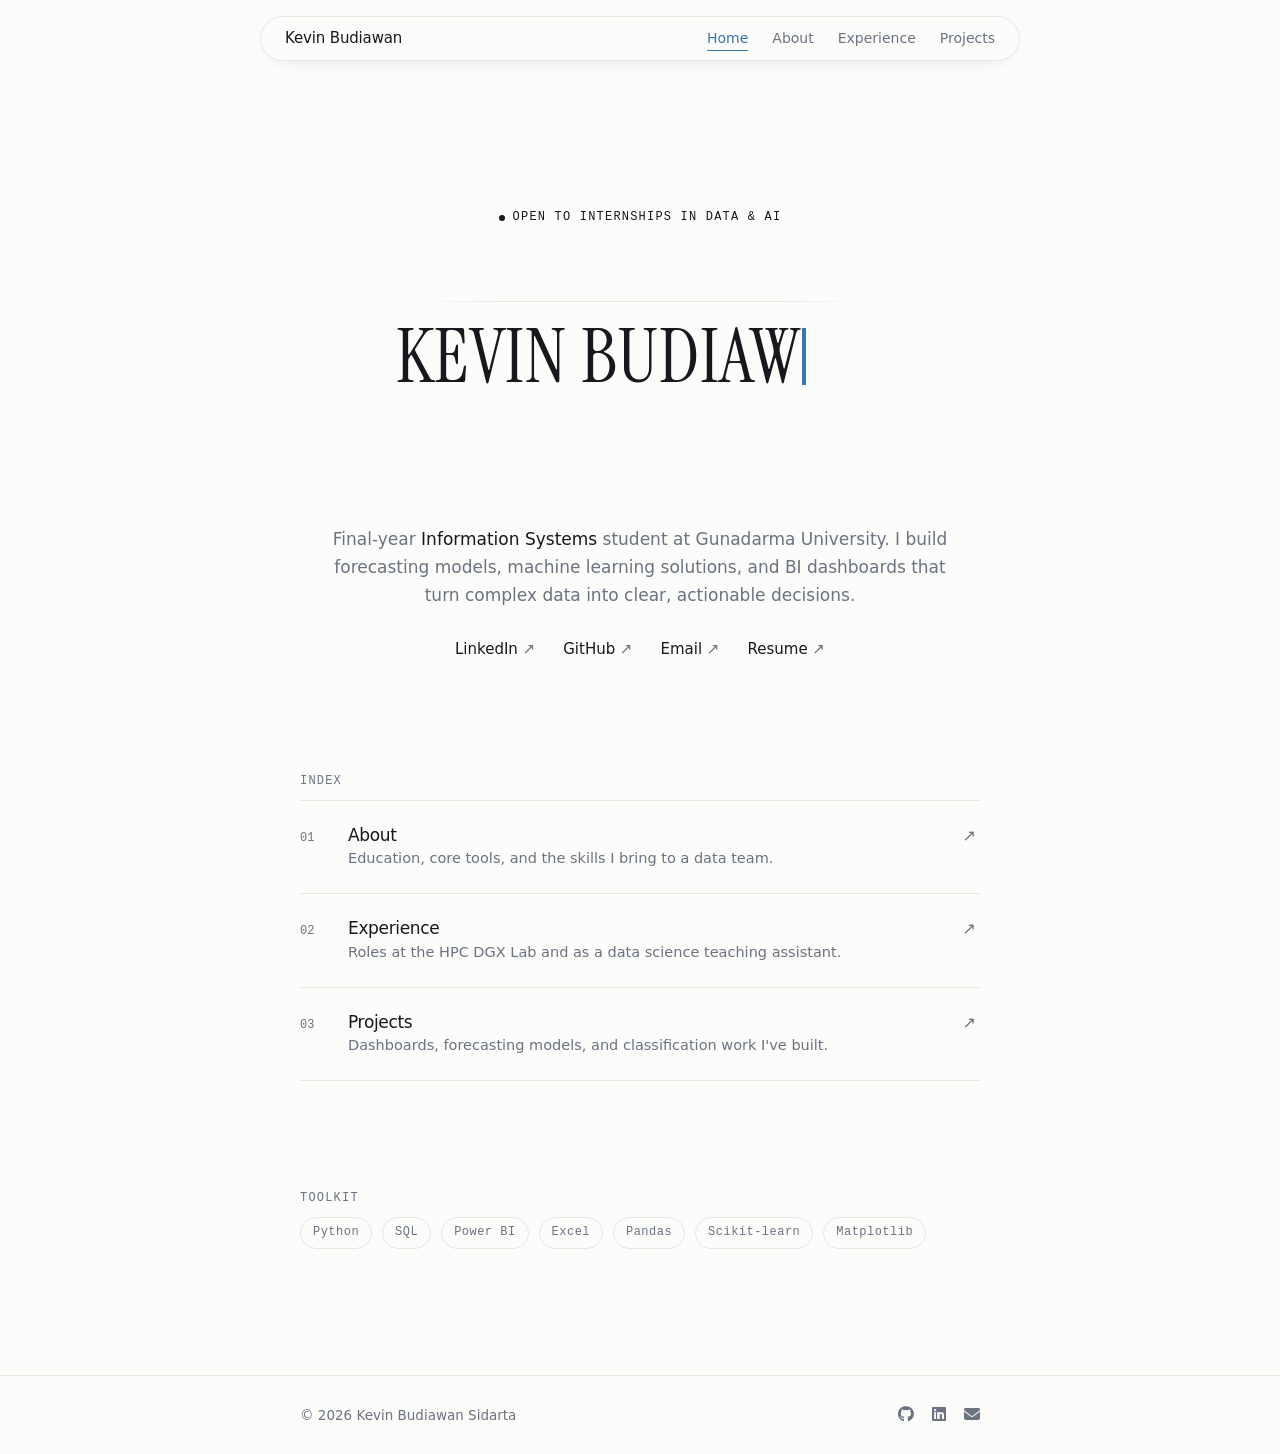
==== commit 9bf88d4d: "update" ====
--- a/index.html
+++ b/index.html
@@ -16,13 +16,13 @@
 <!-- ===== Header ===== -->
 <header class="m-header" id="header">
   <div class="wrap m-header__inner">
-    <a href="index.html" class="m-logo">Kevin Budiawan</a>
+    <a href="/" class="m-logo">Kevin Budiawan</a>
 
     <nav class="m-nav" id="nav">
-      <a href="index.html" class="is-active">Home</a>
-      <a href="about.html">About</a>
-      <a href="experience.html">Experience</a>
-      <a href="projects.html">Projects</a>
+      <a href="/" class="is-active">Home</a>
+      <a href="/about">About</a>
+      <a href="/experience">Experience</a>
+      <a href="/projects">Projects</a>
     </nav>
 
     <button class="m-navtoggle" id="navtoggle" aria-label="Toggle menu" aria-expanded="false" aria-controls="nav">
--- a/css/minimal.css
+++ b/css/minimal.css
@@ -1,1052 +1,1094 @@
-/* ==========================================================================
-   Kevin Budiawan Sidarta — Minimal theme
-   Dipakai oleh index.html, about.html, experience.html, projects.html.
-   css/style.css (tema lama) sudah tidak dipakai lagi.
-   ========================================================================== */
-
-@import url('https://api.fontshare.com/v2/css?f[]=satoshi@300,400,500,700&display=swap');
-@import url('https://fonts.googleapis.com/css2?family=Instrument+Serif:ital@0;1&display=swap');
-
-:root{
-  --paper:     #FCFCFB;
-  --ink:       #16181D;
-  --ink-soft:  #6B7280;
-  --hairline:  #E6E6E3;
-  --accent:    #16181D;
-
-  /* palet aksen untuk animasi & hover */
-  --a-teal:   #0E7C7A;
-  --a-blue:   #3776AB;
-  --a-yellow: #FFD43B;
-  --a-red:    #A9111C;
-  --teal:       #0E7C7A;
-
-  --f-sans: 'Satoshi', ui-sans-serif, system-ui, -apple-system, sans-serif;
-  --f-mono: ui-monospace, 'Roboto Mono', SFMono-Regular, Menlo, monospace;
-  --f-display: 'Instrument Serif', 'Bodoni Moda', 'Playfair Display', Georgia, serif;
-
-  --max: 760px;
-  --gutter: clamp(24px, 6vw, 40px);
-  --ease: cubic-bezier(.22,.61,.36,1);
-}
-
-*, *::before, *::after{ box-sizing: border-box; }
-html{
-  scroll-behavior: smooth;
-  -webkit-text-size-adjust: 100%;
-
-  /* Minimal scrollbar (Firefox) */
-  scrollbar-width: thin;
-  scrollbar-color: var(--hairline) transparent;
-}
-
-/* Minimal scrollbar (WebKit / Chromium / Edge) */
-::-webkit-scrollbar{ width: 8px; height: 8px; }
-::-webkit-scrollbar-track{ background: transparent; }
-::-webkit-scrollbar-thumb{
-  background: var(--hairline);
-  border-radius: 999px;
-  border: 2px solid var(--paper);
-  background-clip: padding-box;
-}
-::-webkit-scrollbar-thumb:hover{ background: var(--ink-soft); background-clip: padding-box; }
-::-webkit-scrollbar-corner{ background: transparent; }
-
-body{
-  margin: 0;
-  background: var(--paper);
-  color: var(--ink);
-  font-family: var(--f-sans);
-  font-size: 16px;
-  line-height: 1.65;
-  -webkit-font-smoothing: antialiased;
-  display: flex;
-  flex-direction: column;
-  min-height: 100vh;
-}
-
-img{ max-width: 100%; display: block; }
-a{ color: inherit; text-decoration: none; }
-ul{ margin: 0; padding: 0; list-style: none; }
-h1, h2, h3{ margin: 0; font-weight: 500; line-height: 1.15; letter-spacing: -0.02em; }
-p{ margin: 0; }
-button{ font: inherit; cursor: pointer; }
-
-:focus-visible{ outline: 2px solid var(--ink); outline-offset: 4px; border-radius: 2px; }
-
-.wrap{ width: 100%; max-width: var(--max); margin: 0 auto; padding: 0 var(--gutter); }
-
-.mono{
-  font-family: var(--f-mono);
-  font-size: 12px;
-  letter-spacing: .1em;
-  text-transform: uppercase;
-  color: var(--ink-soft);
-}
-
-/* ---------- Header ---------- */
-.m-header{
-  position: sticky; top: 0; z-index: 20;
-  background: transparent;
-  padding: 16px var(--gutter);
-}
-
-/* kapsul mengambang */
-.m-header__inner{
-  display: flex; align-items: center; justify-content: space-between;
-  gap: 16px;
-  padding: 9px 24px;
-  background: color-mix(in srgb, var(--paper) 78%, transparent);
-  backdrop-filter: blur(14px) saturate(150%);
-  border: 1px solid var(--hairline);
-  border-radius: 999px;
-  box-shadow: 0 6px 22px -16px rgba(22,24,29,.3);
-}
-.m-header.is-scrolled .m-header__inner{
-  background: color-mix(in srgb, var(--paper) 90%, transparent);
-  border-color: color-mix(in srgb, var(--ink) 14%, transparent);
-  box-shadow: 0 12px 30px -18px rgba(22,24,29,.42);
-}
-.m-logo{
-  font-size: 15px; font-weight: 500; letter-spacing: -0.01em;
-  transition: opacity .25s var(--ease);
-}
-.m-logo:hover{ opacity: .55; }
-
-.m-nav{ display: flex; align-items: center; gap: 24px; }
-.m-nav a{
-  position: relative; display: inline-block;
-  font-size: 14px; color: var(--ink-soft);
-  transition: color .25s var(--ease);
-}
-.m-nav a:hover{ color: var(--ink); }
-.m-nav a.is-active{ color: var(--ink); }
-
-/* Teks menggulung ke atas saat hover.
-   Struktur (mask > track > 2 salinan teks) dibuat oleh js/minimal.js. */
-.m-nav__mask{
-  display: block; overflow: hidden;
-  height: 1.35em;
-}
-.m-nav__track{
-  display: flex; flex-direction: column;
-  transition: transform .45s var(--ease);
-}
-.m-nav__track > span{
-  display: block; height: 1.35em; line-height: 1.35em;
-  white-space: nowrap;
-}
-.m-nav a:hover .m-nav__track,
-.m-nav a:focus-visible .m-nav__track{ transform: translateY(-1.35em); }
-
-/* garis tipis yang ikut menyapu masuk saat hover */
-.m-nav a::after{
-  content: ''; position: absolute; left: 0; right: 100%; bottom: -3px;
-  height: 1px; background: currentColor;
-  transition: right .35s var(--ease);
-}
-.m-nav a:hover::after{ right: 0; }
-.m-nav a.is-active::after{ right: 0; }
-
-@media (prefers-reduced-motion: reduce){
-  .m-nav__track{ transition: none; }
-  .m-nav a:hover .m-nav__track{ transform: none; }
-}
-
-.m-navtoggle{
-  display: none; background: none; border: 0; padding: 6px;
-  color: var(--ink); line-height: 0;
-}
-
-/* ---------- Main ---------- */
-.m-main{ flex: 1 0 auto; }
-
-.m-hero{ padding: clamp(64px, 14vh, 140px) 0 0; }
-.m-hero__avatar{
-  width: 100px; height: 100px; border-radius: 50%;
-  object-fit: cover; margin-bottom: 32px;
-  border: 1px solid var(--hairline);
-}
-.m-hero h1{
-  font-family: var(--f-display);
-  font-weight: 400;
-  font-size: clamp(34px, 8.5vw, 76px);
-  line-height: 1.02;
-  letter-spacing: .015em;
-  text-transform: uppercase;
-  margin-bottom: 18px;
-}
-.m-hero h1 em{
-  display: block;
-  font-family: var(--f-sans);
-  font-style: normal;
-  font-size: clamp(14px, 2.2vw, 18px);
-  font-weight: 400;
-  letter-spacing: .02em;
-  text-transform: none;
-  color: var(--ink-soft);
-  margin-top: 16px;
-}
-
-.m-hero__desc{
-  font-size: 17px; color: var(--ink-soft);
-  max-width: 58ch; margin-bottom: 28px;
-}
-.m-hero__desc strong{ color: var(--ink); font-weight: 500; }
-
-.m-status{
-  display: inline-flex; align-items: center; gap: 8px;
-  margin-bottom: 28px;
-}
-.m-status i{
-  width: 6px; height: 6px; border-radius: 50%;
-  background: #080808; display: inline-block;
-}
-
-/* text links row */
-.m-links{ display: flex; flex-wrap: wrap; gap: 8px 28px; }
-.m-links a{
-  position: relative; font-size: 15px; padding-bottom: 2px;
-  color: var(--ink);
-}
-.m-links a::after{
-  content: ''; position: absolute; left: 0; right: 100%; bottom: 0;
-  height: 1px; background: currentColor;
-  transition: right .3s var(--ease);
-}
-.m-links a:hover::after{ right: 0; }
-.m-links a .arrow{ color: var(--ink-soft); }
-
-/* ---------- Index list ---------- */
-.m-section{ padding: clamp(72px, 12vh, 120px) 0 0; }
-.m-section__label{ display: block; margin-bottom: 8px; }
-
-.m-list{ border-top: 1px solid var(--hairline); }
-.m-list a{
-  display: flex; align-items: baseline; gap: 20px;
-  padding: 22px 4px 22px 0;
-  border-bottom: 1px solid var(--hairline);
-  transition: padding-left .3s var(--ease);
-}
-.m-list a:hover{ padding-left: 10px; }
-.m-list .num{
-  font-family: var(--f-mono); font-size: 12px; color: var(--ink-soft);
-  flex: none; width: 28px;
-}
-.m-list .body{ flex: 1; }
-.m-list h3{ font-size: 17px; margin-bottom: 2px; }
-.m-list p{ font-size: 14.5px; color: var(--ink-soft); }
-.m-list .arrow{
-  flex: none; color: var(--ink-soft);
-  transition: transform .3s var(--ease), color .3s var(--ease);
-}
-.m-list a:hover .arrow{ transform: translateX(4px); color: var(--ink); }
-
-/* ---------- Stack ---------- */
-.m-stack{
-  display: flex; flex-wrap: wrap; gap: 10px 10px;
-  margin-top: 4px;
-}
-.m-stack span{
-  font-family: var(--f-mono); font-size: 12px; letter-spacing: .04em;
-  color: var(--ink-soft);
-  border: 1px solid var(--hairline); border-radius: 999px;
-  padding: 5px 12px;
-}
-
-/* ---------- Footer ---------- */
-.m-footer{
-  flex: none;
-  margin-top: clamp(80px, 14vh, 140px);
-  border-top: 1px solid var(--hairline);
-}
-.m-footer__inner{
-  display: flex; align-items: center; justify-content: space-between;
-  flex-wrap: wrap; gap: 14px;
-  padding-top: 26px; padding-bottom: 26px;
-}
-.m-footer__inner p{ font-size: 13.5px; color: var(--ink-soft); }
-.m-socials{ display: flex; gap: 18px; }
-.m-socials a{
-  font-size: 16px; color: var(--ink-soft);
-  transition: color .2s var(--ease), transform .2s var(--ease);
-}
-.m-socials a:hover{ color: var(--ink); transform: translateY(-2px); }
-
-/* ---------- Reveal ---------- */
-[data-reveal]{
-  opacity: 0; transform: translateY(20px);
-  filter: blur(4px);
-  transition: opacity .8s var(--ease), transform .8s var(--ease), filter .8s var(--ease);
-}
-[data-reveal].is-visible{ opacity: 1; transform: none; filter: none; }
-
-@media (prefers-reduced-motion: reduce){
-  *, *::before, *::after{
-    animation-duration: .001ms !important;
-    transition-duration: .001ms !important;
-    scroll-behavior: auto !important;
-  }
-  [data-reveal]{ opacity: 1; transform: none; filter: none; }
-}
-
-/* ---------- Responsive ---------- */
-@media (max-width: 640px){
-  .m-navtoggle{ display: inline-flex; }
-  .m-nav{
-    position: absolute; left: 0; right: 0; top: calc(100% + 10px);
-    flex-direction: column; align-items: stretch; gap: 0;
-    background: color-mix(in srgb, var(--paper) 94%, transparent);
-    backdrop-filter: blur(14px) saturate(150%);
-    border: 1px solid transparent;
-    border-radius: 22px;
-    padding: 0 18px;
-    max-height: 0; overflow: hidden;
-    transition: max-height .35s var(--ease), padding .35s var(--ease),
-                border-color .35s var(--ease), box-shadow .35s var(--ease);
-  }
-  .m-nav.is-open{
-    max-height: 280px;
-    padding: 10px 18px;
-    border-color: var(--hairline);
-    box-shadow: 0 14px 34px -20px rgba(22,24,29,.4);
-  }
-  .m-nav a{ padding: 12px 0; width: 100%; font-size: 15px; }
-  .m-nav a::after{ display: none; }
-  .m-header__inner{ position: relative; padding: 8px 8px 8px 20px; }
-  .m-header.is-scrolled .m-header__inner{ padding-top: 6px; padding-bottom: 6px; }
-  .m-list a{ gap: 14px; }
-  .m-links{ gap: 10px 20px; }
-}
-
-/* ==========================================================================
-   Komponen halaman dalam (about / experience / projects)
-   ========================================================================== */
-
-.wrap--wide{ max-width: 1040px; }
-
-/* ---------- Page head ---------- */
-.m-pagehead{ padding: clamp(56px, 12vh, 110px) 0 0; }
-.m-pagehead h1{
-  font-size: clamp(32px, 5.5vw, 46px);
-  font-weight: 500;
-  margin: 10px 0 14px;
-}
-.m-pagehead p{ font-size: 17px; color: var(--ink-soft); max-width: 62ch; }
-
-/* ---------- Teks panjang ---------- */
-.m-prose{ font-size: 17px; color: var(--ink-soft); max-width: 64ch; }
-.m-prose em{ font-style: normal; color: var(--ink); }
-.m-prose + .m-prose{ margin-top: 16px; }
-
-/* ---------- Baris meta (key/value) ---------- */
-.m-meta{ margin-top: 36px; border-top: 1px solid var(--hairline); }
-.m-meta div{
-  display: flex; gap: 20px; justify-content: space-between;
-  padding: 12px 0; border-bottom: 1px solid var(--hairline);
-  font-size: 14.5px;
-}
-.m-meta .k{
-  font-family: var(--f-mono); font-size: 11.5px; letter-spacing: .1em;
-  text-transform: uppercase; color: var(--ink-soft);
-}
-.m-meta .v{ text-align: right; }
-
-/* ---------- Judul bagian ---------- */
-.m-head{ margin-bottom: 26px; }
-.m-head h2{ font-size: clamp(24px, 3.4vw, 30px); font-weight: 500; margin: 8px 0 8px; }
-.m-head p{ font-size: 15.5px; color: var(--ink-soft); max-width: 58ch; }
-
-/* ---------- Baris statis (non-link) ---------- */
-.m-rows{ border-top: 1px solid var(--hairline); }
-.m-row{
-  display: flex; align-items: baseline; gap: 20px;
-  padding: 20px 0; border-bottom: 1px solid var(--hairline);
-}
-.m-row .num{
-  font-family: var(--f-mono); font-size: 12px; color: var(--ink-soft);
-  flex: none; width: 28px;
-}
-.m-row .body{ flex: 1; }
-.m-row h3{ font-size: 16.5px; margin-bottom: 3px; }
-.m-row p{ font-size: 14.5px; color: var(--ink-soft); }
-.m-row .side{
-  font-family: var(--f-mono); font-size: 11.5px; letter-spacing: .08em;
-  text-transform: uppercase; color: var(--ink-soft); flex: none;
-}
-
-/* ---------- Kartu pendidikan ---------- */
-.m-entry{
-  display: flex; justify-content: space-between; gap: 24px;
-  padding: 24px 0; border-bottom: 1px solid var(--hairline);
-}
-.m-entry:first-child{ border-top: 1px solid var(--hairline); }
-.m-entry h3{ font-size: 17px; margin-bottom: 4px; }
-.m-entry .sub{ font-size: 14.5px; color: var(--ink-soft); }
-.m-entry p{ font-size: 14.5px; color: var(--ink-soft); margin-top: 12px; max-width: 58ch; }
-.m-entry .period{
-  font-family: var(--f-mono); font-size: 11.5px; letter-spacing: .08em;
-  color: var(--ink-soft); white-space: nowrap; flex: none;
-}
-
-/* ---------- Daftar tool ---------- */
-.m-tools{ border-top: 1px solid var(--hairline); }
-.m-tool{
-  display: flex; align-items: center; gap: 16px;
-  padding: 16px 0; border-bottom: 1px solid var(--hairline);
-}
-.m-tool__logo{
-  flex: none; width: 24px; height: 24px; object-fit: contain;
-}
-.m-tool__logos{ flex: none; display: flex; gap: 6px; }
-.m-tool__logos img{
-  width: 20px; height: 20px; object-fit: contain;
-}
-.m-tool__name{ font-size: 15.5px; flex: 1; }
-.m-tool__sub{ font-size: 13.5px; color: var(--ink-soft); text-align: right; }
-
-/* ---------- Timeline ---------- */
-.m-timeline{ border-left: 1px solid var(--hairline); padding-left: 28px; }
-.m-job{ position: relative; padding-bottom: 48px; }
-.m-job:last-child{ padding-bottom: 0; }
-.m-job::before{
-  content: ''; position: absolute; left: -33px; top: 8px;
-  width: 9px; height: 9px; border-radius: 50%;
-  background: var(--paper); border: 1px solid var(--ink-soft);
-}
-.m-job.is-ongoing::before{ background: var(--ink-soft); border-color: var(--ink-soft); }
-.m-job__top{
-  display: flex; align-items: center; gap: 12px; flex-wrap: wrap;
-  margin-bottom: 10px;
-}
-.m-job__logo{
-  width: 26px; height: 26px; object-fit: contain; border-radius: 4px;
-}
-.m-job__period{
-  font-family: var(--f-mono); font-size: 11.5px; letter-spacing: .08em;
-  text-transform: uppercase; color: var(--ink-soft);
-}
-.m-job h3{ font-size: 18px; margin-bottom: 4px; }
-.m-job .org{ font-size: 14.5px; color: var(--ink-soft); }
-.m-job .loc{ font-size: 13.5px; color: var(--ink-soft); margin-top: 2px; }
-.m-job ul{ margin-top: 14px; display: grid; gap: 10px; }
-.m-job li{
-  position: relative; padding-left: 18px;
-  font-size: 15px; color: var(--ink-soft); max-width: 62ch;
-}
-.m-job li::before{
-  content: ''; position: absolute; left: 0; top: 10px;
-  width: 6px; height: 1px; background: var(--ink-soft);
-}
-
-/* ---------- Galeri ---------- */
-.m-gallery{
-  display: grid; grid-template-columns: repeat(3, 1fr); gap: 12px;
-}
-.m-gallery button{
-  position: relative; padding: 0; border: 1px solid var(--hairline);
-  background: var(--paper); overflow: hidden; aspect-ratio: 4 / 3;
-  display: block; width: 100%;
-}
-.m-gallery img{
-  width: 100%; height: 100%; object-fit: cover;
-  transition: transform .4s var(--ease);
-}
-.m-gallery button:hover img{ transform: scale(1.03); }
-.m-gallery figcaption,
-.m-gallery .cap{
-  position: absolute; left: 0; right: 0; bottom: 0;
-  padding: 10px 12px; text-align: left;
-  font-size: 12.5px; color: #fff;
-  background: linear-gradient(to top, rgba(0,0,0,.65), transparent);
-  opacity: 0; transition: opacity .3s var(--ease);
-}
-.m-gallery button:hover .cap{ opacity: 1; }
-
-/* ---------- Lightbox ---------- */
-.m-lightbox{
-  position: fixed; inset: 0; z-index: 100;
-  display: none; align-items: center; justify-content: center;
-  background: rgba(16,18,21,.94); padding: 5vh 5vw;
-}
-.m-lightbox.is-open{ display: flex; }
-.m-lightbox figure{ margin: 0; max-width: 100%; max-height: 100%; }
-.m-lightbox img{
-  max-width: 100%; max-height: 80vh; object-fit: contain; margin: 0 auto;
-}
-.m-lightbox figcaption{
-  margin-top: 14px; text-align: center;
-  font-size: 13.5px; color: rgba(255,255,255,.72);
-}
-.m-lightbox button{
-  position: absolute; background: none; border: 0; color: #fff;
-  font-size: 22px; line-height: 1; padding: 12px; opacity: .7;
-  transition: opacity .2s var(--ease);
-}
-.m-lightbox button:hover{ opacity: 1; }
-.m-lightbox__close{ top: 12px; right: 16px; }
-.m-lightbox__prev{ left: 8px; top: 50%; transform: translateY(-50%); }
-.m-lightbox__next{ right: 8px; top: 50%; transform: translateY(-50%); }
-
-/* ---------- Daftar project ---------- */
-.m-projects{
-  display: grid;
-  grid-template-columns: repeat(2, minmax(0, 1fr));
-  gap: 56px 32px;
-  justify-content: center;
-  align-items: start;
-  margin: 0 auto;
-}
-.m-project{ display: grid; gap: 20px; align-content: start; }
-.m-project__media{
-  border: 1px solid color-mix(in srgb, var(--ink) 15%, transparent);
-  border-radius: 0;
-  overflow: hidden;
-  background: var(--paper); aspect-ratio: 16 / 9;
-}
-.m-project__media img{
-  width: 100%; height: 100%; object-fit: cover;
-  transition: transform .5s var(--ease);
-}
-.m-project:hover .m-project__media img{ transform: scale(1.02); }
-.m-project__tags{
-  font-family: var(--f-mono); font-size: 11.5px; letter-spacing: .1em;
-  text-transform: uppercase; color: var(--ink-soft); margin-bottom: 10px;
-}
-.m-project h3{ font-size: 20px; margin-bottom: 10px; max-width: 46ch; }
-.m-project__desc{ font-size: 15px; color: var(--ink-soft); max-width: 62ch; }
-.m-project__foot{
-  display: flex; flex-wrap: wrap; align-items: center; gap: 10px 24px;
-  margin-top: 18px;
-}
-.m-textbtn{
-  position: relative; background: none; border: 0; padding: 0 0 3px;
-  font-size: 15px; color: var(--ink); font-family: inherit;
-}
-.m-textbtn::after{
-  content: ''; position: absolute; left: 0; right: 100%; bottom: 0;
-  height: 1px; background: currentColor;
-  transition: right .3s var(--ease);
-}
-.m-textbtn:hover::after{ right: 0; }
-
-/* ---------- Slot kosong ---------- */
-.m-slots{ display: grid; grid-template-columns: repeat(3, 1fr); gap: 12px; }
-.m-slot{
-  border: 1px dashed var(--hairline); padding: 28px 20px; text-align: center;
-}
-.m-slot b{ display: block; font-size: 15px; font-weight: 500; margin-bottom: 2px; }
-.m-slot span{ font-family: var(--f-mono); font-size: 11.5px; color: var(--ink-soft); }
-
-/* ---------- Panel detail project ---------- */
-.m-panel{
-  position: fixed; inset: 0; z-index: 110;
-  display: none; justify-content: flex-end;
-  background: rgba(16,18,21,.5);
-}
-.m-panel.is-open{ display: flex; }
-.m-panel__inner{
-  position: relative; width: min(720px, 100%); height: 100%;
-  background: var(--paper); overflow-y: auto;
-  padding: 72px var(--gutter) 64px;
-  animation: panel-in .35s var(--ease) both;
-}
-@keyframes panel-in{ from{ transform: translateX(28px); opacity: 0; } to{ transform: none; opacity: 1; } }
-.m-panel__close{
-  position: absolute; top: 20px; right: 20px;
-  background: none; border: 0; font-size: 22px; line-height: 1;
-  color: var(--ink-soft); padding: 8px;
-}
-.m-panel__close:hover{ color: var(--ink); }
-.m-panel h2{ font-size: 26px; font-weight: 500; margin: 10px 0 14px; }
-.m-panel__desc{ font-size: 15.5px; color: var(--ink-soft); }
-.m-panel__block{ margin-top: 36px; }
-.m-panel__block h3{
-  font-size: 16px; margin: 6px 0 12px; font-weight: 500;
-}
-.m-panel__block p{ font-size: 15px; color: var(--ink-soft); }
-.m-panel__block ul{ display: grid; gap: 10px; }
-.m-panel__block li{
-  position: relative; padding-left: 18px;
-  font-size: 15px; color: var(--ink-soft);
-}
-.m-panel__block li::before{
-  content: ''; position: absolute; left: 0; top: 10px;
-  width: 6px; height: 1px; background: var(--ink-soft);
-}
-.m-panel__stats{ margin-top: 30px; border-top: 1px solid var(--hairline); }
-.m-panel__stats .m-pstat{
-  display: flex; align-items: baseline; justify-content: space-between;
-  gap: 16px; padding: 14px 0; border-bottom: 1px solid var(--hairline);
-}
-.m-panel__stats .k{
-  font-family: var(--f-mono); font-size: 11px; letter-spacing: .1em;
-  text-transform: uppercase; color: var(--ink-soft);
-}
-.m-panel__stats b{ font-size: 15px; font-weight: 500; }
-.m-panel__stats .sub{ font-size: 13px; color: var(--ink-soft); text-align: right; }
-.m-panel__foot{ margin-top: 40px; display: flex; flex-wrap: wrap; gap: 24px; }
-
-/* ---------- Spotify ---------- */
-.m-embeds{ display: grid; grid-template-columns: 1fr 1fr; gap: 16px; }
-.m-embeds iframe{ display: block; border-radius: 0; border: 1px solid var(--hairline); }
-
-/* ---------- Chip ---------- */
-.m-chips{ display: flex; flex-wrap: wrap; gap: 10px; }
-.m-chips span{
-  font-family: var(--f-mono); font-size: 11.5px; letter-spacing: .06em;
-  color: var(--ink-soft);
-  border: 1px solid var(--hairline); border-radius: 999px;
-  padding: 6px 12px;
-}
-
-@media (max-width: 820px){
-  .m-projects{ grid-template-columns: minmax(0, 1fr); gap: 48px; max-width: 560px; }
-  .m-gallery{ grid-template-columns: repeat(2, 1fr); }
-  .m-slots{ grid-template-columns: 1fr; }
-  .m-embeds{ grid-template-columns: 1fr; }
-}
-
-@media (max-width: 640px){
-  .m-entry{ flex-direction: column; gap: 6px; }
-  .m-tool{ flex-wrap: wrap; }
-  .m-tool__sub{ width: 100%; text-align: left; }
-  .m-meta div{ flex-direction: column; gap: 2px; }
-  .m-meta .v{ text-align: left; }
-  .m-panel__inner{ padding-top: 64px; }
-}
-
-/* ==========================================================================
-   Lapisan gerak — animasi hover & transisi halus untuk seluruh situs.
-   Ditaruh paling bawah supaya menimpa aturan dasar di atas.
-   Semuanya otomatis mati saat prefers-reduced-motion: reduce.
-   ========================================================================== */
-
-/* ---------- Header: mengecil & memadat saat scroll ---------- */
-.m-header{
-  animation: m-fade-down .7s var(--ease) both;
-  transition: padding .4s var(--ease);
-}
-.m-header.is-scrolled{ padding: 10px var(--gutter); }
-.m-header__inner{
-  transition: padding .4s var(--ease), background-color .4s var(--ease),
-              border-color .4s var(--ease), box-shadow .4s var(--ease);
-}
-.m-header.is-scrolled .m-header__inner{ padding-top: 7px; padding-bottom: 7px; }
-
-@keyframes m-fade-down{
-  from{ opacity: 0; transform: translateY(-14px); }
-  to{ opacity: 1; transform: none; }
-}
-
-/* ---------- Hero ---------- */
-.m-hero__avatar{
-  transition: transform .5s var(--ease), border-color .35s var(--ease), box-shadow .5s var(--ease);
-}
-.m-hero__avatar:hover{
-  transform: scale(1.07) rotate(-3deg);
-  border-color: var(--ink-soft);
-  box-shadow: 0 14px 34px -14px rgba(22,24,29,.3);
-}
-
-/* titik status berdenyut pelan */
-.m-status i{ animation: m-pulse 2.6s ease-in-out infinite; }
-@keyframes m-pulse{
-  0%, 100%{ box-shadow: 0 0 0 0 rgba(30,142,90,.5); }
-  55%{ box-shadow: 0 0 0 7px rgba(30,142,90,0); }
-}
-
-/* baris link kontak: panah bergerak diagonal */
-.m-links a{ transition: color .25s var(--ease); }
-.m-links a .arrow{
-  display: inline-block;
-  transition: transform .35s var(--ease), color .35s var(--ease);
-}
-.m-links a:hover .arrow{ transform: translate(3px, -3px); color: var(--ink); }
-
-/* ---------- Daftar index (beranda) ---------- */
-.m-list a{
-  position: relative; overflow: hidden;
-  transition: padding-left .4s var(--ease);
-}
-.m-list a::before{
-  content: ""; position: absolute; left: 0; top: 0; bottom: 0; width: 0;
-  background: rgba(22,24,29,.035);
-  transition: width .45s var(--ease);
-}
-.m-list a:hover::before{ width: 100%; }
-.m-list a > *{ position: relative; z-index: 1; }
-.m-list a:hover{ padding-left: 14px; }
-.m-list .num, .m-list h3{ transition: color .3s var(--ease), transform .35s var(--ease); }
-.m-list a:hover .num{ color: var(--ink); }
-.m-list a:hover h3{ transform: translateX(2px); }
-.m-list a:hover .arrow{ transform: translate(4px, -4px); }
-
-/* ---------- Chip toolkit & track record ---------- */
-.m-stack span, .m-chips span{
-  transition: transform .35s var(--ease), color .3s var(--ease),
-              background-color .3s var(--ease), border-color .3s var(--ease);
-}
-.m-stack span:hover, .m-chips span:hover{
-  transform: translateY(-3px);
-  color: var(--paper); background: var(--ink); border-color: var(--ink);
-}
-
-/* ---------- Baris meta (key / value) ---------- */
-.m-meta div{ transition: padding-left .35s var(--ease), background-color .35s var(--ease); }
-.m-meta div:hover{ padding-left: 10px; background: rgba(22,24,29,.025); }
-.m-meta .k, .m-meta .v{ transition: color .3s var(--ease), transform .35s var(--ease); }
-.m-meta div:hover .k{ color: var(--ink); }
-.m-meta div:hover .v{ transform: translateX(-4px); }
-
-/* ---------- Baris fokus (non-link) ---------- */
-.m-row{ transition: padding-left .35s var(--ease), background-color .35s var(--ease); }
-.m-row:hover{ padding-left: 12px; background: rgba(22,24,29,.022); }
-.m-row .num{ transition: color .3s var(--ease); }
-.m-row:hover .num{ color: var(--ink); }
-
-/* ---------- Entri pendidikan ---------- */
-.m-entry{ transition: padding-left .35s var(--ease); }
-.m-entry:hover{ padding-left: 10px; }
-.m-entry .period{ transition: color .3s var(--ease), transform .35s var(--ease); }
-.m-entry:hover .period{ color: var(--ink); transform: translateX(-4px); }
-
-/* ---------- Daftar tool ---------- */
-.m-tool{ transition: padding-left .35s var(--ease), background-color .35s var(--ease); }
-.m-tool:hover{ padding-left: 10px; background: rgba(22,24,29,.022); }
-.m-tool__logo{ transition: transform .4s var(--ease); }
-.m-tool:hover .m-tool__logo{ transform: scale(1.18) rotate(-6deg); }
-.m-tool__logos img{ transition: transform .4s var(--ease); }
-.m-tool:hover .m-tool__logos img{ transform: translateY(-3px); }
-.m-tool:hover .m-tool__logos img:nth-child(2){ transition-delay: .06s; }
-.m-tool:hover .m-tool__logos img:nth-child(3){ transition-delay: .12s; }
-.m-tool__name{ transition: transform .35s var(--ease); }
-.m-tool:hover .m-tool__name{ transform: translateX(3px); }
-
-/* ---------- Timeline pengalaman ---------- */
-.m-job::before{ transition: transform .4s var(--ease), background-color .4s var(--ease); }
-.m-job:hover::before{ transform: scale(1.5); }
-.m-job.is-ongoing::before{ animation: m-pulse-ink 2.8s ease-in-out infinite; }
-@keyframes m-pulse-ink{
-  0%, 100%{ box-shadow: 0 0 0 0 rgba(22,24,29,.35); }
-  55%{ box-shadow: 0 0 0 8px rgba(22,24,29,0); }
-}
-.m-job__logo{ transition: transform .4s var(--ease); }
-.m-job:hover .m-job__logo{ transform: scale(1.15); }
-.m-job h3{ transition: transform .35s var(--ease); }
-.m-job:hover h3{ transform: translateX(3px); }
-.m-job li{ transition: color .35s var(--ease); }
-.m-job:hover li{ color: var(--ink); }
-.m-job li::before{ transition: width .35s var(--ease), background-color .35s var(--ease); }
-.m-job:hover li::before{ width: 12px; background: var(--ink); }
-
-/* ---------- Galeri ---------- */
-.m-gallery button{
-  transition: transform .45s var(--ease), border-color .45s var(--ease), box-shadow .45s var(--ease);
-}
-.m-gallery button:hover{
-  transform: translateY(-5px);
-  border-color: var(--ink-soft);
-  box-shadow: 0 18px 36px -22px rgba(22,24,29,.45);
-}
-.m-gallery .cap{
-  transform: translateY(10px);
-  transition: opacity .4s var(--ease), transform .4s var(--ease);
-}
-.m-gallery button:hover .cap{ opacity: 1; transform: none; }
-
-/* ---------- Kartu project ---------- */
-.m-project__media{
-  transition: transform .45s var(--ease), box-shadow .45s var(--ease);
-}
-.m-project:hover .m-project__media{
-  transform: translateY(-5px);
-  box-shadow: 0 24px 44px -28px rgba(22,24,29,.28);
-}
-.m-project h3{ transition: transform .4s var(--ease); }
-.m-project:hover h3{ transform: translateX(3px); }
-.m-project__tags{ transition: letter-spacing .4s var(--ease); }
-.m-project:hover .m-project__tags{ letter-spacing: .13em; }
-
-/* ---------- Tombol teks ---------- */
-.m-textbtn{ transition: color .25s var(--ease), transform .25s var(--ease); }
-.m-textbtn:hover{ transform: translateY(-1px); }
-
-/* ---------- Slot kosong ---------- */
-.m-slot{
-  transition: transform .4s var(--ease), border-color .4s var(--ease), background-color .4s var(--ease);
-}
-.m-slot:hover{
-  transform: translateY(-4px);
-  border-color: var(--ink-soft);
-  background: rgba(22,24,29,.02);
-}
-
-/* ---------- Ikon sosial di footer ---------- */
-.m-socials a{ transition: color .25s var(--ease), transform .35s var(--ease); }
-.m-socials a:hover{ transform: translateY(-4px) scale(1.15); }
-
-/* ---------- Lightbox ---------- */
-.m-lightbox button{ transition: opacity .25s var(--ease), transform .3s var(--ease); }
-.m-lightbox__close:hover{ transform: scale(1.2) rotate(90deg); }
-.m-lightbox__prev:hover{ transform: translateY(-50%) translateX(-4px) scale(1.15); }
-.m-lightbox__next:hover{ transform: translateY(-50%) translateX(4px) scale(1.15); }
-.m-lightbox.is-open figure{ animation: m-zoom-in .45s var(--ease) both; }
-@keyframes m-zoom-in{
-  from{ opacity: 0; transform: scale(.96); }
-  to{ opacity: 1; transform: none; }
-}
-
-/* ---------- Panel detail project: isi masuk bertahap ---------- */
-.m-panel.is-open .m-panel__inner > *{ animation: m-slide-up .5s var(--ease) both; }
-.m-panel.is-open .m-panel__inner > *:nth-child(2){ animation-delay: .06s; }
-.m-panel.is-open .m-panel__inner > *:nth-child(3){ animation-delay: .1s; }
-.m-panel.is-open .m-panel__inner > *:nth-child(4){ animation-delay: .14s; }
-.m-panel.is-open .m-panel__inner > *:nth-child(5){ animation-delay: .18s; }
-.m-panel.is-open .m-panel__inner > *:nth-child(6){ animation-delay: .22s; }
-.m-panel.is-open .m-panel__inner > *:nth-child(n+7){ animation-delay: .26s; }
-@keyframes m-slide-up{
-  from{ opacity: 0; transform: translateY(14px); }
-  to{ opacity: 1; transform: none; }
-}
-.m-panel__stats .m-pstat{ transition: padding-left .3s var(--ease), background-color .3s var(--ease); }
-.m-panel__stats .m-pstat:hover{ padding-left: 8px; background: rgba(22,24,29,.025); }
-
-/* ---------- Tombol menu mobile ---------- */
-.m-navtoggle{ transition: transform .3s var(--ease), opacity .25s var(--ease); }
-.m-navtoggle:hover{ transform: scale(1.1); }
-.m-navtoggle[aria-expanded="true"]{ transform: rotate(90deg); }
-
-/* ---------- Matikan tambahan ini bila pengguna minta gerak minimal ---------- */
-@media (prefers-reduced-motion: reduce){
-  .m-header,
-  .m-status i,
-  .m-job.is-ongoing::before,
-  .m-lightbox.is-open figure,
-  .m-panel.is-open .m-panel__inner > *{ animation: none !important; }
-
-  .m-hero__avatar:hover,
-  .m-stack span:hover, .m-chips span:hover,
-  .m-socials a:hover,
-  .m-gallery button:hover,
-  .m-project:hover .m-project__media,
-  .m-slot:hover,
-  .m-navtoggle:hover,
-  .m-lightbox__close:hover{ transform: none; }
-}
-
-/* ==========================================================================
-   Palet aksen animasi — teal / biru / kuning / merah.
-   Menimpa warna gelap pada lapisan gerak di atas.
-   Kuning dipakai sebagai elemen grafis (garis, isian, titik) dengan teks
-   gelap di atasnya, karena terlalu terang untuk teks di latar kertas.
-   ========================================================================== */
-
-/* ---------- Navbar ---------- */
-.m-nav a:nth-child(1):hover, .m-nav a:nth-child(1).is-active{ color: var(--a-blue); }
-.m-nav a:nth-child(2):hover, .m-nav a:nth-child(2).is-active{ color: var(--a-teal); }
-.m-nav a:nth-child(3):hover, .m-nav a:nth-child(3).is-active{ color: var(--a-red); }
-.m-nav a:nth-child(4):hover, .m-nav a:nth-child(4).is-active{ color: var(--ink); }
-
-.m-nav a:nth-child(1)::after{ background: var(--a-blue); }
-.m-nav a:nth-child(2)::after{ background: var(--a-teal); }
-.m-nav a:nth-child(3)::after{ background: var(--a-red); }
-.m-nav a:nth-child(4)::after{ background: var(--a-yellow); height: 2px; }
-
-/* ---------- Hero ---------- */
-.m-hero__avatar:hover{
-  border-color: var(--a-blue);
-  box-shadow: 0 14px 34px -14px rgba(55,118,171,.45);
-}
-.m-status{ color: var(--ink); }
-.m-status i{ background: var(--ink); }
-@keyframes m-pulse{
-  0%, 100%{ box-shadow: 0 0 0 0 rgba(14,124,122,.5); }
-  55%{ box-shadow: 0 0 0 7px rgba(14,124,122,0); }
-}
-
-/* link kontak: LinkedIn / GitHub / Email / Resume */
-.m-links a:nth-child(1):hover, .m-links a:nth-child(1):hover .arrow{ color: var(--a-blue); }
-.m-links a:nth-child(2):hover, .m-links a:nth-child(2):hover .arrow{ color: var(--a-red); }
-.m-links a:nth-child(3):hover, .m-links a:nth-child(3):hover .arrow{ color: var(--a-teal); }
-.m-links a:nth-child(4):hover, .m-links a:nth-child(4):hover .arrow{ color: var(--ink); }
-.m-links a:nth-child(4)::after{ background: var(--a-yellow); height: 2px; }
-
-/* ---------- Daftar index (beranda) ---------- */
-.m-list a:nth-child(1)::before{ background: color-mix(in srgb, var(--a-teal) 9%, transparent); }
-.m-list a:nth-child(2)::before{ background: color-mix(in srgb, var(--a-red) 8%, transparent); }
-.m-list a:nth-child(3)::before{ background: color-mix(in srgb, var(--a-blue) 9%, transparent); }
-
-.m-list a:nth-child(1):hover .num, .m-list a:nth-child(1):hover .arrow{ color: var(--a-teal); }
-.m-list a:nth-child(2):hover .num, .m-list a:nth-child(2):hover .arrow{ color: var(--a-red); }
-.m-list a:nth-child(3):hover .num, .m-list a:nth-child(3):hover .arrow{ color: var(--a-blue); }
-
-/* ---------- Chip toolkit & track record ---------- */
-.m-stack span:hover, .m-chips span:hover{ color: var(--paper); }
-
-.m-stack span:nth-child(4n+1):hover, .m-chips span:nth-child(4n+1):hover{
-  background: var(--a-blue); border-color: var(--a-blue);
-}
-.m-stack span:nth-child(4n+2):hover, .m-chips span:nth-child(4n+2):hover{
-  background: var(--a-yellow); border-color: var(--a-yellow); color: var(--ink);
-}
-.m-stack span:nth-child(4n+3):hover, .m-chips span:nth-child(4n+3):hover{
-  background: var(--a-red); border-color: var(--a-red);
-}
-.m-stack span:nth-child(4n):hover, .m-chips span:nth-child(4n):hover{
-  background: var(--a-teal); border-color: var(--a-teal);
-}
-
-/* ---------- Baris meta (key / value) ---------- */
-.m-meta div:hover{ background: color-mix(in srgb, var(--a-teal) 7%, transparent); }
-.m-meta div:hover .k{ color: var(--a-teal); }
-.m-meta div:hover .v{ color: var(--a-teal); }
-
-/* ---------- Baris fokus ---------- */
-.m-row:nth-child(1):hover{ background: color-mix(in srgb, var(--a-teal) 7%, transparent); }
-.m-row:nth-child(2):hover{ background: color-mix(in srgb, var(--a-blue) 7%, transparent); }
-.m-row:nth-child(3):hover{ background: color-mix(in srgb, var(--a-red) 6%, transparent); }
-.m-row:nth-child(1):hover .num{ color: var(--a-teal); }
-.m-row:nth-child(2):hover .num{ color: var(--a-blue); }
-.m-row:nth-child(3):hover .num{ color: var(--a-red); }
-
-/* ---------- Entri pendidikan ---------- */
-.m-entry:hover .period{ color: var(--a-blue); }
-.m-entry:hover h3{ color: var(--a-blue); }
-.m-entry h3{ transition: color .3s var(--ease); }
-
-/* ---------- Daftar tool (Python / Power BI / SQL / Excel) ---------- */
-.m-tool:nth-child(1):hover{ background: color-mix(in srgb, var(--a-blue) 8%, transparent); }
-.m-tool:nth-child(2):hover{ background: color-mix(in srgb, var(--a-yellow) 16%, transparent); }
-.m-tool:nth-child(3):hover{ background: color-mix(in srgb, var(--a-red) 7%, transparent); }
-.m-tool:nth-child(4):hover{ background: color-mix(in srgb, var(--a-teal) 8%, transparent); }
-
-.m-tool__name{ transition: transform .35s var(--ease), color .3s var(--ease); }
-.m-tool:nth-child(1):hover .m-tool__name{ color: var(--a-blue); }
-.m-tool:nth-child(2):hover .m-tool__name{ color: var(--ink); }
-.m-tool:nth-child(3):hover .m-tool__name{ color: var(--a-red); }
-.m-tool:nth-child(4):hover .m-tool__name{ color: var(--a-teal); }
-
-/* ---------- Timeline pengalaman ---------- */
-.m-job.is-ongoing::before{ background: var(--a-blue); border-color: var(--a-blue); }
-.m-job:not(.is-ongoing)::before{ border-color: var(--a-blue); }
-@keyframes m-pulse-ink{
-  0%, 100%{ box-shadow: 0 0 0 0 rgba(4, 4, 4, 0.45); }
-  55%{ box-shadow: 0 0 0 8px rgba(14,124,122,0); }
-}
-.m-job h3{ transition: transform .35s var(--ease), color .3s var(--ease); }
-.m-job.is-ongoing:hover h3{ color: var(--ink); }
-.m-job:not(.is-ongoing):hover h3{ color: var(--a-blue); }
-.m-job:hover li{ color: var(--ink-soft); }
-.m-job.is-ongoing:hover li::before{ background: var(--ink); }
-.m-job:not(.is-ongoing):hover li::before{ background: var(--a-blue); }
-.m-job:hover .m-job__period{ color: var(--ink-soft); }
-.m-job__period{ transition: color .3s var(--ease); }
-
-/* ---------- Galeri ---------- */
-.m-gallery button:nth-child(4n+1):hover{
-  border-color: var(--a-blue); box-shadow: 0 18px 36px -22px rgba(55,118,171,.55);
-}
-.m-gallery button:nth-child(4n+2):hover{
-  border-color: var(--a-yellow); box-shadow: 0 18px 36px -22px rgba(255,212,59,.6);
-}
-.m-gallery button:nth-child(4n+3):hover{
-  border-color: var(--a-red); box-shadow: 0 18px 36px -22px rgba(169,17,28,.5);
-}
-.m-gallery button:nth-child(4n):hover{
-  border-color: var(--a-teal); box-shadow: 0 18px 36px -22px rgba(14,124,122,.5);
-}
-
-/* Kartu project sengaja TIDAK memakai aksen warna saat hover —
-   hanya gerak (terangkat, zoom gambar, judul bergeser). */
-
-/* ---------- Tombol teks ---------- */
-.m-textbtn:hover{ color: var(--a-blue); }
-
-/* ---------- Slot kosong ---------- */
-.m-slot:nth-child(1):hover{
-  border-color: var(--a-blue); background: color-mix(in srgb, var(--a-blue) 6%, transparent);
-}
-.m-slot:nth-child(2):hover{
-  border-color: var(--a-yellow); background: color-mix(in srgb, var(--a-yellow) 14%, transparent);
-}
-.m-slot:nth-child(3):hover{
-  border-color: var(--a-red); background: color-mix(in srgb, var(--a-red) 6%, transparent);
-}
-
-/* ---------- Ikon sosial di footer ---------- */
-.m-socials a:nth-child(1):hover{ color: var(--a-red); }
-.m-socials a:nth-child(2):hover{ color: var(--a-blue); }
-.m-socials a:nth-child(3):hover{ color: var(--a-teal); }
-
-/* ---------- Panel detail project ---------- */
-.m-panel__stats .m-pstat:hover{ background: color-mix(in srgb, var(--a-blue) 7%, transparent); }
-.m-panel__stats .m-pstat{ transition: padding-left .3s var(--ease), background-color .3s var(--ease), color .3s var(--ease); }
-.m-panel__stats .m-pstat:hover .k{ color: var(--a-blue); }
-
-/* ---------- Logo & tombol menu ---------- */
-.m-logo:hover{ opacity: 1; color: var(--a-blue); }
-.m-logo{ transition: color .25s var(--ease), opacity .25s var(--ease); }
-.m-navtoggle:hover{ color: var(--a-blue); }
-
-
-/* ==========================================================================
-   Transisi antar halaman — fade in saat masuk, fade out saat pindah.
-   Kelas .is-leaving dipasang oleh js/minimal.js sebelum navigasi.
-   Hanya opacity yang dianimasikan di <body> supaya elemen position:fixed
-   (lightbox, panel detail) dan sticky header tidak terganggu.
-   ========================================================================== */
-body{ animation: m-page-in .6s var(--ease) both; }
-.m-main{ animation: m-page-rise .7s var(--ease) both; }
-
-body.is-leaving{
-  animation: m-page-out .35s var(--ease) both;
-  pointer-events: none;
-}
-body.is-leaving .m-main{ animation: m-page-sink .35s var(--ease) both; }
-
-@keyframes m-page-in{  from{ opacity: 0; } to{ opacity: 1; } }
-@keyframes m-page-out{ from{ opacity: 1; } to{ opacity: 0; } }
-@keyframes m-page-rise{ from{ transform: translateY(10px); } to{ transform: none; } }
-@keyframes m-page-sink{ from{ transform: none; } to{ transform: translateY(-10px); } }
-
-@media (prefers-reduced-motion: reduce){
-  body, .m-main, body.is-leaving, body.is-leaving .m-main{ animation: none !important; opacity: 1; }
-}
-
-/* ---------- Hero rata tengah ---------- */
-.m-hero .wrap{ text-align: center; }
-.m-hero__avatar{ margin-left: auto; margin-right: auto; }
-.m-hero__desc{ margin-left: auto; margin-right: auto; }
-.m-hero .m-links{ justify-content: center; }
-
-/* ---------- Efek mengetik pada judul ----------
-   Semua huruf sudah menempati ruangnya sejak awal (hanya disembunyikan),
-   sehingga lebar baris tidak berubah saat diketik. Dengan begitu teks
-   terisi dari kiri ke kanan, bukan mengembang dari tengah. */
-.m-type{ display: inline; }
-.m-type__ch{ visibility: hidden; }
-.m-type__ch.is-on{ visibility: visible; }
-
-.m-type__caret{
-  display: inline-block;
-  width: .055em; height: .74em;
-  margin-left: .03em;
-  vertical-align: -.04em;
-  background: var(--a-blue);
-  animation: m-caret 1.05s steps(1) infinite;
-}
-@keyframes m-caret{ 50%{ opacity: 0; } }
-
-/* baris kedua muncul setelah ketikan selesai */
-.m-hero h1 em{
-  transition: opacity .7s var(--ease), transform .7s var(--ease);
-}
-.m-hero h1.is-typing em{ opacity: 0; transform: translateY(10px); }
-.m-hero h1 em.is-visible{ opacity: 1; transform: none; }
-
-@media (prefers-reduced-motion: reduce){
-  .m-type__ch{ visibility: visible; }
-  .m-type__caret{ animation: none; }
-  .m-hero h1.is-typing em{ opacity: 1; transform: none; }
-}
+/* ==========================================================================
+   Kevin Budiawan Sidarta — Minimal theme
+   Dipakai oleh index.html, about.html, experience.html, projects.html.
+   css/style.css (tema lama) sudah tidak dipakai lagi.
+   ========================================================================== */
+
+@import url('https://api.fontshare.com/v2/css?f[]=satoshi@300,400,500,700&display=swap');
+@import url('https://fonts.googleapis.com/css2?family=Instrument+Serif:ital@0;1&display=swap');
+
+:root{
+  --paper:     #FCFCFB;
+  --ink:       #16181D;
+  --ink-soft:  #6B7280;
+  --hairline:  #E6E6E3;
+  --accent:    #16181D;
+
+  /* palet aksen untuk animasi & hover */
+  --a-teal:   #0E7C7A;
+  --a-blue:   #3776AB;
+  --a-yellow: #FFD43B;
+  --a-red:    #A9111C;
+  --teal:       #0E7C7A;
+
+  --f-sans: 'Satoshi', ui-sans-serif, system-ui, -apple-system, sans-serif;
+  --f-mono: ui-monospace, 'Roboto Mono', SFMono-Regular, Menlo, monospace;
+  --f-display: 'Instrument Serif', 'Bodoni Moda', 'Playfair Display', Georgia, serif;
+
+  --max: 760px;
+  --gutter: clamp(24px, 6vw, 40px);
+  --ease: cubic-bezier(.22,.61,.36,1);
+}
+
+*, *::before, *::after{ box-sizing: border-box; }
+html{
+  scroll-behavior: smooth;
+  -webkit-text-size-adjust: 100%;
+
+  /* Minimal scrollbar (Firefox) */
+  scrollbar-width: thin;
+  scrollbar-color: var(--hairline) transparent;
+}
+
+/* Minimal scrollbar (WebKit / Chromium / Edge) */
+::-webkit-scrollbar{ width: 8px; height: 8px; }
+::-webkit-scrollbar-track{ background: transparent; }
+::-webkit-scrollbar-thumb{
+  background: var(--hairline);
+  border-radius: 999px;
+  border: 2px solid var(--paper);
+  background-clip: padding-box;
+}
+::-webkit-scrollbar-thumb:hover{ background: var(--ink-soft); background-clip: padding-box; }
+::-webkit-scrollbar-corner{ background: transparent; }
+
+body{
+  margin: 0;
+  background: var(--paper);
+  color: var(--ink);
+  font-family: var(--f-sans);
+  font-size: 16px;
+  line-height: 1.65;
+  -webkit-font-smoothing: antialiased;
+  display: flex;
+  flex-direction: column;
+  min-height: 100vh;
+}
+
+img{ max-width: 100%; display: block; }
+a{ color: inherit; text-decoration: none; }
+ul{ margin: 0; padding: 0; list-style: none; }
+h1, h2, h3{ margin: 0; font-weight: 500; line-height: 1.15; letter-spacing: -0.02em; }
+p{ margin: 0; }
+button{ font: inherit; cursor: pointer; }
+
+:focus-visible{ outline: 2px solid var(--ink); outline-offset: 4px; border-radius: 2px; }
+
+.wrap{ width: 100%; max-width: var(--max); margin: 0 auto; padding: 0 var(--gutter); }
+
+.mono{
+  font-family: var(--f-mono);
+  font-size: 12px;
+  letter-spacing: .1em;
+  text-transform: uppercase;
+  color: var(--ink-soft);
+}
+
+/* ---------- Header ---------- */
+.m-header{
+  position: sticky; top: 0; z-index: 20;
+  background: transparent;
+  padding: 16px var(--gutter);
+}
+
+/* kapsul mengambang */
+.m-header__inner{
+  display: flex; align-items: center; justify-content: space-between;
+  gap: 16px;
+  padding: 9px 24px;
+  background: color-mix(in srgb, var(--paper) 78%, transparent);
+  backdrop-filter: blur(14px) saturate(150%);
+  border: 1px solid var(--hairline);
+  border-radius: 999px;
+  box-shadow: 0 6px 22px -16px rgba(22,24,29,.3);
+}
+.m-header.is-scrolled .m-header__inner{
+  background: color-mix(in srgb, var(--paper) 90%, transparent);
+  border-color: color-mix(in srgb, var(--ink) 14%, transparent);
+  box-shadow: 0 12px 30px -18px rgba(22,24,29,.42);
+}
+.m-logo{
+  font-size: 15px; font-weight: 500; letter-spacing: -0.01em;
+  transition: opacity .25s var(--ease);
+}
+.m-logo:hover{ opacity: .55; }
+
+.m-nav{ display: flex; align-items: center; gap: 24px; }
+.m-nav a{
+  position: relative; display: inline-block;
+  font-size: 14px; color: var(--ink-soft);
+  transition: color .25s var(--ease);
+}
+.m-nav a:hover{ color: var(--ink); }
+.m-nav a.is-active{ color: var(--ink); }
+
+/* Teks menggulung ke atas saat hover.
+   Struktur (mask > track > 2 salinan teks) dibuat oleh js/minimal.js. */
+.m-nav__mask{
+  display: block; overflow: hidden;
+  height: 1.35em;
+}
+.m-nav__track{
+  display: flex; flex-direction: column;
+  transition: transform .45s var(--ease);
+}
+.m-nav__track > span{
+  display: block; height: 1.35em; line-height: 1.35em;
+  white-space: nowrap;
+}
+.m-nav a:hover .m-nav__track,
+.m-nav a:focus-visible .m-nav__track{ transform: translateY(-1.35em); }
+
+/* garis tipis yang ikut menyapu masuk saat hover */
+.m-nav a::after{
+  content: ''; position: absolute; left: 0; right: 100%; bottom: -3px;
+  height: 1px; background: currentColor;
+  transition: right .35s var(--ease);
+}
+.m-nav a:hover::after{ right: 0; }
+.m-nav a.is-active::after{ right: 0; }
+
+@media (prefers-reduced-motion: reduce){
+  .m-nav__track{ transition: none; }
+  .m-nav a:hover .m-nav__track{ transform: none; }
+}
+
+.m-navtoggle{
+  display: none; background: none; border: 0; padding: 6px;
+  color: var(--ink); line-height: 0;
+}
+
+/* ---------- Main ---------- */
+.m-main{ flex: 1 0 auto; }
+
+.m-hero{ padding: clamp(64px, 14vh, 140px) 0 0; }
+.m-hero__avatar{
+  width: 100px; height: 100px; border-radius: 50%;
+  object-fit: cover; margin-bottom: 32px;
+  border: 1px solid var(--hairline);
+}
+.m-hero h1{
+  font-family: var(--f-display);
+  font-weight: 400;
+  font-size: clamp(34px, 8.5vw, 76px);
+  line-height: 1.02;
+  letter-spacing: .015em;
+  text-transform: uppercase;
+  margin-bottom: 18px;
+}
+.m-hero h1 em{
+  display: block;
+  font-family: var(--f-sans);
+  font-style: normal;
+  font-size: clamp(14px, 2.2vw, 18px);
+  font-weight: 400;
+  letter-spacing: .02em;
+  text-transform: none;
+  color: var(--ink-soft);
+  margin-top: 16px;
+}
+
+.m-hero__desc{
+  font-size: 17px; color: var(--ink-soft);
+  max-width: 58ch; margin-bottom: 28px;
+}
+.m-hero__desc strong{ color: var(--ink); font-weight: 500; }
+
+.m-status{
+  display: inline-flex; align-items: center; gap: 8px;
+  margin-bottom: 28px;
+}
+.m-status i{
+  width: 6px; height: 6px; border-radius: 50%;
+  background: #080808; display: inline-block;
+}
+
+/* text links row */
+.m-links{ display: flex; flex-wrap: wrap; gap: 8px 28px; }
+.m-links a{
+  position: relative; font-size: 15px; padding-bottom: 2px;
+  color: var(--ink);
+}
+.m-links a::after{
+  content: ''; position: absolute; left: 0; right: 100%; bottom: 0;
+  height: 1px; background: currentColor;
+  transition: right .3s var(--ease);
+}
+.m-links a:hover::after{ right: 0; }
+.m-links a .arrow{ color: var(--ink-soft); }
+
+/* ---------- Index list ---------- */
+.m-section{ padding: clamp(72px, 12vh, 120px) 0 0; }
+.m-section__label{ display: block; margin-bottom: 8px; }
+
+.m-list{ border-top: 1px solid var(--hairline); }
+.m-list a{
+  display: flex; align-items: baseline; gap: 20px;
+  padding: 22px 4px 22px 0;
+  border-bottom: 1px solid var(--hairline);
+  transition: padding-left .3s var(--ease);
+}
+.m-list a:hover{ padding-left: 10px; }
+.m-list .num{
+  font-family: var(--f-mono); font-size: 12px; color: var(--ink-soft);
+  flex: none; width: 28px;
+}
+.m-list .body{ flex: 1; }
+.m-list h3{ font-size: 17px; margin-bottom: 2px; }
+.m-list p{ font-size: 14.5px; color: var(--ink-soft); }
+.m-list .arrow{
+  flex: none; color: var(--ink-soft);
+  transition: transform .3s var(--ease), color .3s var(--ease);
+}
+.m-list a:hover .arrow{ transform: translateX(4px); color: var(--ink); }
+
+/* ---------- Stack ---------- */
+.m-stack{
+  display: flex; flex-wrap: wrap; gap: 10px 10px;
+  margin-top: 4px;
+}
+.m-stack span{
+  font-family: var(--f-mono); font-size: 12px; letter-spacing: .04em;
+  color: var(--ink-soft);
+  border: 1px solid var(--hairline); border-radius: 999px;
+  padding: 5px 12px;
+}
+
+/* ---------- Footer ---------- */
+.m-footer{
+  flex: none;
+  margin-top: clamp(80px, 14vh, 140px);
+  border-top: 1px solid var(--hairline);
+}
+.m-footer__inner{
+  display: flex; align-items: center; justify-content: space-between;
+  flex-wrap: wrap; gap: 14px;
+  padding-top: 26px; padding-bottom: 26px;
+}
+.m-footer__inner p{ font-size: 13.5px; color: var(--ink-soft); }
+.m-socials{ display: flex; gap: 18px; }
+.m-socials a{
+  font-size: 16px; color: var(--ink-soft);
+  transition: color .2s var(--ease), transform .2s var(--ease);
+}
+.m-socials a:hover{ color: var(--ink); transform: translateY(-2px); }
+
+/* ---------- Reveal ---------- */
+[data-reveal]{
+  opacity: 0; transform: translateY(20px);
+  filter: blur(4px);
+  transition: opacity .8s var(--ease), transform .8s var(--ease), filter .8s var(--ease);
+}
+[data-reveal].is-visible{ opacity: 1; transform: none; filter: none; }
+
+@media (prefers-reduced-motion: reduce){
+  *, *::before, *::after{
+    animation-duration: .001ms !important;
+    transition-duration: .001ms !important;
+    scroll-behavior: auto !important;
+  }
+  [data-reveal]{ opacity: 1; transform: none; filter: none; }
+}
+
+/* ---------- Responsive ---------- */
+@media (max-width: 640px){
+  .m-navtoggle{ display: inline-flex; }
+  .m-nav{
+    position: absolute; left: 0; right: 0; top: calc(100% + 10px);
+    flex-direction: column; align-items: stretch; gap: 0;
+    background: color-mix(in srgb, var(--paper) 94%, transparent);
+    backdrop-filter: blur(14px) saturate(150%);
+    border: 1px solid transparent;
+    border-radius: 22px;
+    padding: 0 18px;
+    max-height: 0; overflow: hidden;
+    transition: max-height .35s var(--ease), padding .35s var(--ease),
+                border-color .35s var(--ease), box-shadow .35s var(--ease);
+  }
+  .m-nav.is-open{
+    max-height: 280px;
+    padding: 10px 18px;
+    border-color: var(--hairline);
+    box-shadow: 0 14px 34px -20px rgba(22,24,29,.4);
+  }
+  .m-nav a{ padding: 12px 0; width: 100%; font-size: 15px; }
+  .m-nav a::after{ display: none; }
+  .m-header__inner{ position: relative; padding: 8px 8px 8px 20px; }
+  .m-header.is-scrolled .m-header__inner{ padding-top: 6px; padding-bottom: 6px; }
+  .m-list a{ gap: 14px; }
+  .m-links{ gap: 10px 20px; }
+}
+
+/* ==========================================================================
+   Komponen halaman dalam (about / experience / projects)
+   ========================================================================== */
+
+.wrap--wide{ max-width: 1040px; }
+
+/* ---------- Page head ---------- */
+.m-pagehead{ padding: clamp(56px, 12vh, 110px) 0 0; }
+.m-pagehead h1{
+  font-size: clamp(32px, 5.5vw, 46px);
+  font-weight: 500;
+  margin: 10px 0 14px;
+}
+.m-pagehead p{ font-size: 17px; color: var(--ink-soft); max-width: 62ch; }
+
+/* ---------- Teks panjang ---------- */
+.m-prose{ font-size: 17px; color: var(--ink-soft); max-width: 64ch; }
+.m-prose em{ font-style: normal; color: var(--ink); }
+.m-prose + .m-prose{ margin-top: 16px; }
+
+/* ---------- Baris meta (key/value) ---------- */
+.m-meta{ margin-top: 36px; border-top: 1px solid var(--hairline); }
+.m-meta div{
+  display: flex; gap: 20px; justify-content: space-between;
+  padding: 12px 0; border-bottom: 1px solid var(--hairline);
+  font-size: 14.5px;
+}
+.m-meta .k{
+  font-family: var(--f-mono); font-size: 11.5px; letter-spacing: .1em;
+  text-transform: uppercase; color: var(--ink-soft);
+}
+.m-meta .v{ text-align: right; }
+
+/* ---------- Judul bagian ---------- */
+.m-head{ margin-bottom: 26px; }
+.m-head h2{ font-size: clamp(24px, 3.4vw, 30px); font-weight: 500; margin: 8px 0 8px; }
+.m-head p{ font-size: 15.5px; color: var(--ink-soft); max-width: 58ch; }
+
+/* ---------- Baris statis (non-link) ---------- */
+.m-rows{ border-top: 1px solid var(--hairline); }
+.m-row{
+  display: flex; align-items: baseline; gap: 20px;
+  padding: 20px 0; border-bottom: 1px solid var(--hairline);
+}
+.m-row .num{
+  font-family: var(--f-mono); font-size: 12px; color: var(--ink-soft);
+  flex: none; width: 28px;
+}
+.m-row .body{ flex: 1; }
+.m-row h3{ font-size: 16.5px; margin-bottom: 3px; }
+.m-row p{ font-size: 14.5px; color: var(--ink-soft); }
+.m-row .side{
+  font-family: var(--f-mono); font-size: 11.5px; letter-spacing: .08em;
+  text-transform: uppercase; color: var(--ink-soft); flex: none;
+}
+
+/* ---------- Kartu pendidikan ---------- */
+.m-entry{
+  display: flex; justify-content: space-between; gap: 24px;
+  padding: 24px 0; border-bottom: 1px solid var(--hairline);
+}
+.m-entry:first-child{ border-top: 1px solid var(--hairline); }
+.m-entry h3{ font-size: 17px; margin-bottom: 4px; }
+.m-entry .sub{ font-size: 14.5px; color: var(--ink-soft); }
+.m-entry p{ font-size: 14.5px; color: var(--ink-soft); margin-top: 12px; max-width: 58ch; }
+.m-entry .period{
+  font-family: var(--f-mono); font-size: 11.5px; letter-spacing: .08em;
+  color: var(--ink-soft); white-space: nowrap; flex: none;
+}
+
+/* ---------- Daftar tool ---------- */
+.m-tools{ border-top: 1px solid var(--hairline); }
+.m-tool{
+  display: flex; align-items: center; gap: 16px;
+  padding: 16px 0; border-bottom: 1px solid var(--hairline);
+}
+.m-tool__logo{
+  flex: none; width: 24px; height: 24px; object-fit: contain;
+}
+.m-tool__logos{ flex: none; display: flex; gap: 6px; }
+.m-tool__logos img{
+  width: 20px; height: 20px; object-fit: contain;
+}
+.m-tool__name{ font-size: 15.5px; flex: 1; }
+.m-tool__sub{ font-size: 13.5px; color: var(--ink-soft); text-align: right; }
+
+/* ---------- Timeline ---------- */
+.m-timeline{ border-left: 1px solid var(--hairline); padding-left: 28px; }
+.m-job{ position: relative; padding-bottom: 48px; }
+.m-job:last-child{ padding-bottom: 0; }
+.m-job::before{
+  content: ''; position: absolute; left: -33px; top: 8px;
+  width: 9px; height: 9px; border-radius: 50%;
+  background: var(--paper); border: 1px solid var(--ink-soft);
+}
+.m-job.is-ongoing::before{ background: var(--ink-soft); border-color: var(--ink-soft); }
+.m-job__top{
+  display: flex; align-items: center; gap: 12px; flex-wrap: wrap;
+  margin-bottom: 10px;
+}
+.m-job__logo{
+  width: 26px; height: 26px; object-fit: contain; border-radius: 4px;
+}
+.m-job__period{
+  font-family: var(--f-mono); font-size: 11.5px; letter-spacing: .08em;
+  text-transform: uppercase; color: var(--ink-soft);
+}
+.m-job h3{ font-size: 18px; margin-bottom: 4px; }
+.m-job .org{ font-size: 14.5px; color: var(--ink-soft); }
+.m-job .loc{ font-size: 13.5px; color: var(--ink-soft); margin-top: 2px; }
+.m-job ul{ margin-top: 14px; display: grid; gap: 10px; }
+.m-job li{
+  position: relative; padding-left: 18px;
+  font-size: 15px; color: var(--ink-soft); max-width: 62ch;
+}
+.m-job li::before{
+  content: ''; position: absolute; left: 0; top: 10px;
+  width: 6px; height: 1px; background: var(--ink-soft);
+}
+
+/* ---------- Galeri ---------- */
+.m-gallery{
+  display: grid; grid-template-columns: repeat(3, 1fr); gap: 12px;
+}
+.m-gallery button{
+  position: relative; padding: 0; border: 1px solid var(--hairline);
+  background: var(--paper); overflow: hidden; aspect-ratio: 4 / 3;
+  display: block; width: 100%;
+}
+.m-gallery img{
+  width: 100%; height: 100%; object-fit: cover;
+  transition: transform .4s var(--ease);
+}
+.m-gallery button:hover img{ transform: scale(1.03); }
+.m-gallery figcaption,
+.m-gallery .cap{
+  position: absolute; left: 0; right: 0; bottom: 0;
+  padding: 10px 12px; text-align: left;
+  font-size: 12.5px; color: #fff;
+  background: linear-gradient(to top, rgba(0,0,0,.65), transparent);
+  opacity: 0; transition: opacity .3s var(--ease);
+}
+.m-gallery button:hover .cap{ opacity: 1; }
+
+/* ---------- Lightbox ---------- */
+.m-lightbox{
+  position: fixed; inset: 0; z-index: 100;
+  display: none; align-items: center; justify-content: center;
+  background: rgba(16,18,21,.94); padding: 5vh 5vw;
+}
+.m-lightbox.is-open{ display: flex; }
+.m-lightbox figure{ margin: 0; max-width: 100%; max-height: 100%; }
+.m-lightbox img{
+  max-width: 100%; max-height: 80vh; object-fit: contain; margin: 0 auto;
+}
+.m-lightbox figcaption{
+  margin-top: 14px; text-align: center;
+  font-size: 13.5px; color: rgba(255,255,255,.72);
+}
+.m-lightbox button{
+  position: absolute; background: none; border: 0; color: #fff;
+  font-size: 22px; line-height: 1; padding: 12px; opacity: .7;
+  transition: opacity .2s var(--ease);
+}
+.m-lightbox button:hover{ opacity: 1; }
+.m-lightbox__close{ top: 12px; right: 16px; }
+.m-lightbox__prev{ left: 8px; top: 50%; transform: translateY(-50%); }
+.m-lightbox__next{ right: 8px; top: 50%; transform: translateY(-50%); }
+
+/* ---------- Daftar project ---------- */
+.m-projects{
+  display: grid;
+  grid-template-columns: repeat(2, minmax(0, 1fr));
+  gap: 56px 32px;
+  justify-content: center;
+  align-items: start;
+  margin: 0 auto;
+}
+.m-project{ display: grid; gap: 20px; align-content: start; }
+.m-project__media{
+  border: 1px solid color-mix(in srgb, var(--ink) 15%, transparent);
+  border-radius: 0;
+  overflow: hidden;
+  background: var(--paper); aspect-ratio: 16 / 9;
+}
+.m-project__media img{
+  width: 100%; height: 100%; object-fit: cover;
+  transition: transform .5s var(--ease);
+}
+.m-project:hover .m-project__media img{ transform: scale(1.02); }
+.m-project__tags{
+  font-family: var(--f-mono); font-size: 11.5px; letter-spacing: .1em;
+  text-transform: uppercase; color: var(--ink-soft); margin-bottom: 10px;
+}
+.m-project h3{ font-size: 20px; margin-bottom: 10px; max-width: 46ch; }
+.m-project__desc{ font-size: 15px; color: var(--ink-soft); max-width: 62ch; }
+.m-project__foot{
+  display: flex; flex-wrap: wrap; align-items: center; gap: 10px 24px;
+  margin-top: 18px;
+}
+.m-textbtn{
+  position: relative; background: none; border: 0; padding: 0 0 3px;
+  font-size: 15px; color: var(--ink); font-family: inherit;
+}
+.m-textbtn::after{
+  content: ''; position: absolute; left: 0; right: 100%; bottom: 0;
+  height: 1px; background: currentColor;
+  transition: right .3s var(--ease);
+}
+.m-textbtn:hover::after{ right: 0; }
+
+/* ---------- Slot kosong ---------- */
+.m-slots{ display: grid; grid-template-columns: repeat(3, 1fr); gap: 12px; }
+.m-slot{
+  border: 1px dashed var(--hairline); padding: 28px 20px; text-align: center;
+}
+.m-slot b{ display: block; font-size: 15px; font-weight: 500; margin-bottom: 2px; }
+.m-slot span{ font-family: var(--f-mono); font-size: 11.5px; color: var(--ink-soft); }
+
+/* ---------- Panel detail project ---------- */
+.m-panel{
+  position: fixed; inset: 0; z-index: 110;
+  display: none; justify-content: flex-end;
+  background: rgba(16,18,21,.5);
+}
+.m-panel.is-open{ display: flex; }
+.m-panel__inner{
+  position: relative; width: min(720px, 100%); height: 100%;
+  background: var(--paper); overflow-y: auto;
+  padding: 72px var(--gutter) 64px;
+  animation: panel-in .35s var(--ease) both;
+}
+@keyframes panel-in{ from{ transform: translateX(28px); opacity: 0; } to{ transform: none; opacity: 1; } }
+.m-panel__close{
+  position: absolute; top: 20px; right: 20px;
+  background: none; border: 0; font-size: 22px; line-height: 1;
+  color: var(--ink-soft); padding: 8px;
+}
+.m-panel__close:hover{ color: var(--ink); }
+.m-panel h2{ font-size: 26px; font-weight: 500; margin: 10px 0 14px; }
+.m-panel__desc{ font-size: 15.5px; color: var(--ink-soft); }
+.m-panel__block{ margin-top: 36px; }
+.m-panel__block h3{
+  font-size: 16px; margin: 6px 0 12px; font-weight: 500;
+}
+.m-panel__block p{ font-size: 15px; color: var(--ink-soft); }
+.m-panel__block ul{ display: grid; gap: 10px; }
+.m-panel__block li{
+  position: relative; padding-left: 18px;
+  font-size: 15px; color: var(--ink-soft);
+}
+.m-panel__block li::before{
+  content: ''; position: absolute; left: 0; top: 10px;
+  width: 6px; height: 1px; background: var(--ink-soft);
+}
+.m-panel__stats{ margin-top: 30px; border-top: 1px solid var(--hairline); }
+.m-panel__stats .m-pstat{
+  display: flex; align-items: baseline; justify-content: space-between;
+  gap: 16px; padding: 14px 0; border-bottom: 1px solid var(--hairline);
+}
+.m-panel__stats .k{
+  font-family: var(--f-mono); font-size: 11px; letter-spacing: .1em;
+  text-transform: uppercase; color: var(--ink-soft);
+}
+.m-panel__stats b{ font-size: 15px; font-weight: 500; }
+.m-panel__stats .sub{ font-size: 13px; color: var(--ink-soft); text-align: right; }
+.m-panel__foot{ margin-top: 40px; display: flex; flex-wrap: wrap; gap: 24px; }
+
+/* ---------- Spotify ---------- */
+.m-embeds{ display: grid; grid-template-columns: 1fr 1fr; gap: 16px; }
+.m-embeds iframe{ display: block; border-radius: 0; border: 1px solid var(--hairline); }
+
+/* ---------- Chip ---------- */
+.m-chips{ display: flex; flex-wrap: wrap; gap: 10px; }
+.m-chips span{
+  font-family: var(--f-mono); font-size: 11.5px; letter-spacing: .06em;
+  color: var(--ink-soft);
+  border: 1px solid var(--hairline); border-radius: 999px;
+  padding: 6px 12px;
+}
+
+@media (max-width: 820px){
+  .m-projects{ grid-template-columns: minmax(0, 1fr); gap: 48px; max-width: 560px; }
+  .m-gallery{ grid-template-columns: repeat(2, 1fr); }
+  .m-slots{ grid-template-columns: 1fr; }
+  .m-embeds{ grid-template-columns: 1fr; }
+}
+
+@media (max-width: 640px){
+  .m-entry{ flex-direction: column; gap: 6px; }
+  .m-tool{ flex-wrap: wrap; }
+  .m-tool__sub{ width: 100%; text-align: left; }
+  .m-meta div{ flex-direction: column; gap: 2px; }
+  .m-meta .v{ text-align: left; }
+  .m-panel__inner{ padding-top: 64px; }
+}
+
+/* ==========================================================================
+   Lapisan gerak — animasi hover & transisi halus untuk seluruh situs.
+   Ditaruh paling bawah supaya menimpa aturan dasar di atas.
+   Semuanya otomatis mati saat prefers-reduced-motion: reduce.
+   ========================================================================== */
+
+/* ---------- Header: mengecil & memadat saat scroll ---------- */
+.m-header{
+  animation: m-fade-down .7s var(--ease) both;
+  transition: padding .4s var(--ease);
+}
+.m-header.is-scrolled{ padding: 10px var(--gutter); }
+.m-header__inner{
+  transition: padding .4s var(--ease), background-color .4s var(--ease),
+              border-color .4s var(--ease), box-shadow .4s var(--ease);
+}
+.m-header.is-scrolled .m-header__inner{ padding-top: 7px; padding-bottom: 7px; }
+
+@keyframes m-fade-down{
+  from{ opacity: 0; transform: translateY(-14px); }
+  to{ opacity: 1; transform: none; }
+}
+
+/* ---------- Hero ---------- */
+.m-hero__avatar{
+  transition: transform .5s var(--ease), border-color .35s var(--ease), box-shadow .5s var(--ease);
+}
+.m-hero__avatar:hover{
+  transform: scale(1.07) rotate(-3deg);
+  border-color: var(--ink-soft);
+  box-shadow: 0 14px 34px -14px rgba(22,24,29,.3);
+}
+
+/* titik status berdenyut pelan */
+.m-status i{ animation: m-pulse 2.6s ease-in-out infinite; }
+@keyframes m-pulse{
+  0%, 100%{ box-shadow: 0 0 0 0 rgba(30,142,90,.5); }
+  55%{ box-shadow: 0 0 0 7px rgba(30,142,90,0); }
+}
+
+/* baris link kontak: panah bergerak diagonal */
+.m-links a{ transition: color .25s var(--ease); }
+.m-links a .arrow{
+  display: inline-block;
+  transition: transform .35s var(--ease), color .35s var(--ease);
+}
+.m-links a:hover .arrow{ transform: translate(3px, -3px); color: var(--ink); }
+
+/* ---------- Daftar index (beranda) ---------- */
+.m-list a{
+  position: relative; overflow: hidden;
+  transition: padding-left .4s var(--ease);
+}
+.m-list a::before{
+  content: ""; position: absolute; left: 0; top: 0; bottom: 0; width: 0;
+  background: rgba(22,24,29,.035);
+  transition: width .45s var(--ease);
+}
+.m-list a:hover::before{ width: 100%; }
+.m-list a > *{ position: relative; z-index: 1; }
+.m-list a:hover{ padding-left: 14px; }
+.m-list .num, .m-list h3{ transition: color .3s var(--ease), transform .35s var(--ease); }
+.m-list a:hover .num{ color: var(--ink); }
+.m-list a:hover h3{ transform: translateX(2px); }
+.m-list a:hover .arrow{ transform: translate(4px, -4px); }
+
+/* ---------- Chip toolkit & track record ---------- */
+.m-stack span, .m-chips span{
+  transition: transform .35s var(--ease), color .3s var(--ease),
+              background-color .3s var(--ease), border-color .3s var(--ease);
+}
+.m-stack span:hover, .m-chips span:hover{
+  transform: translateY(-3px);
+  color: var(--paper); background: var(--ink); border-color: var(--ink);
+}
+
+/* ---------- Baris meta (key / value) ---------- */
+.m-meta div{ transition: padding-left .35s var(--ease), background-color .35s var(--ease); }
+.m-meta div:hover{ padding-left: 10px; background: rgba(22,24,29,.025); }
+.m-meta .k, .m-meta .v{ transition: color .3s var(--ease), transform .35s var(--ease); }
+.m-meta div:hover .k{ color: var(--ink); }
+.m-meta div:hover .v{ transform: translateX(-4px); }
+
+/* ---------- Baris fokus (non-link) ---------- */
+.m-row{ transition: padding-left .35s var(--ease), background-color .35s var(--ease); }
+.m-row:hover{ padding-left: 12px; background: rgba(22,24,29,.022); }
+.m-row .num{ transition: color .3s var(--ease); }
+.m-row:hover .num{ color: var(--ink); }
+
+/* ---------- Entri pendidikan ---------- */
+.m-entry{ transition: padding-left .35s var(--ease); }
+.m-entry:hover{ padding-left: 10px; }
+.m-entry .period{ transition: color .3s var(--ease), transform .35s var(--ease); }
+.m-entry:hover .period{ color: var(--ink); transform: translateX(-4px); }
+
+/* ---------- Daftar tool ---------- */
+.m-tool{ transition: padding-left .35s var(--ease), background-color .35s var(--ease); }
+.m-tool:hover{ padding-left: 10px; background: rgba(22,24,29,.022); }
+.m-tool__logo{ transition: transform .4s var(--ease); }
+.m-tool:hover .m-tool__logo{ transform: scale(1.18) rotate(-6deg); }
+.m-tool__logos img{ transition: transform .4s var(--ease); }
+.m-tool:hover .m-tool__logos img{ transform: translateY(-3px); }
+.m-tool:hover .m-tool__logos img:nth-child(2){ transition-delay: .06s; }
+.m-tool:hover .m-tool__logos img:nth-child(3){ transition-delay: .12s; }
+.m-tool__name{ transition: transform .35s var(--ease); }
+.m-tool:hover .m-tool__name{ transform: translateX(3px); }
+
+/* ---------- Timeline pengalaman ---------- */
+.m-job::before{ transition: transform .4s var(--ease), background-color .4s var(--ease); }
+.m-job:hover::before{ transform: scale(1.5); }
+.m-job.is-ongoing::before{ animation: m-pulse-ink 2.8s ease-in-out infinite; }
+@keyframes m-pulse-ink{
+  0%, 100%{ box-shadow: 0 0 0 0 rgba(22,24,29,.35); }
+  55%{ box-shadow: 0 0 0 8px rgba(22,24,29,0); }
+}
+.m-job__logo{ transition: transform .4s var(--ease); }
+.m-job:hover .m-job__logo{ transform: scale(1.15); }
+.m-job h3{ transition: transform .35s var(--ease); }
+.m-job:hover h3{ transform: translateX(3px); }
+.m-job li{ transition: color .35s var(--ease); }
+.m-job:hover li{ color: var(--ink); }
+.m-job li::before{ transition: width .35s var(--ease), background-color .35s var(--ease); }
+.m-job:hover li::before{ width: 12px; background: var(--ink); }
+
+/* ---------- Galeri ---------- */
+.m-gallery button{
+  transition: transform .45s var(--ease), border-color .45s var(--ease), box-shadow .45s var(--ease);
+}
+.m-gallery button:hover{
+  transform: translateY(-5px);
+  border-color: var(--ink-soft);
+  box-shadow: 0 18px 36px -22px rgba(22,24,29,.45);
+}
+.m-gallery .cap{
+  transform: translateY(10px);
+  transition: opacity .4s var(--ease), transform .4s var(--ease);
+}
+.m-gallery button:hover .cap{ opacity: 1; transform: none; }
+
+/* ---------- Kartu project ---------- */
+.m-project__media{
+  transition: transform .45s var(--ease), box-shadow .45s var(--ease);
+}
+.m-project:hover .m-project__media{
+  transform: translateY(-5px);
+  box-shadow: 0 24px 44px -28px rgba(22,24,29,.28);
+}
+.m-project h3{ transition: transform .4s var(--ease); }
+.m-project:hover h3{ transform: translateX(3px); }
+.m-project__tags{ transition: letter-spacing .4s var(--ease); }
+.m-project:hover .m-project__tags{ letter-spacing: .13em; }
+
+/* ---------- Tombol teks ---------- */
+.m-textbtn{ transition: color .25s var(--ease), transform .25s var(--ease); }
+.m-textbtn:hover{ transform: translateY(-1px); }
+
+/* ---------- Slot kosong ---------- */
+.m-slot{
+  transition: transform .4s var(--ease), border-color .4s var(--ease), background-color .4s var(--ease);
+}
+.m-slot:hover{
+  transform: translateY(-4px);
+  border-color: var(--ink-soft);
+  background: rgba(22,24,29,.02);
+}
+
+/* ---------- Ikon sosial di footer ---------- */
+.m-socials a{ transition: color .25s var(--ease), transform .35s var(--ease); }
+.m-socials a:hover{ transform: translateY(-4px) scale(1.15); }
+
+/* ---------- Lightbox ---------- */
+.m-lightbox button{ transition: opacity .25s var(--ease), transform .3s var(--ease); }
+.m-lightbox__close:hover{ transform: scale(1.2) rotate(90deg); }
+.m-lightbox__prev:hover{ transform: translateY(-50%) translateX(-4px) scale(1.15); }
+.m-lightbox__next:hover{ transform: translateY(-50%) translateX(4px) scale(1.15); }
+.m-lightbox.is-open figure{ animation: m-zoom-in .45s var(--ease) both; }
+@keyframes m-zoom-in{
+  from{ opacity: 0; transform: scale(.96); }
+  to{ opacity: 1; transform: none; }
+}
+
+/* ---------- Panel detail project: isi masuk bertahap ---------- */
+.m-panel.is-open .m-panel__inner > *{ animation: m-slide-up .5s var(--ease) both; }
+.m-panel.is-open .m-panel__inner > *:nth-child(2){ animation-delay: .06s; }
+.m-panel.is-open .m-panel__inner > *:nth-child(3){ animation-delay: .1s; }
+.m-panel.is-open .m-panel__inner > *:nth-child(4){ animation-delay: .14s; }
+.m-panel.is-open .m-panel__inner > *:nth-child(5){ animation-delay: .18s; }
+.m-panel.is-open .m-panel__inner > *:nth-child(6){ animation-delay: .22s; }
+.m-panel.is-open .m-panel__inner > *:nth-child(n+7){ animation-delay: .26s; }
+@keyframes m-slide-up{
+  from{ opacity: 0; transform: translateY(14px); }
+  to{ opacity: 1; transform: none; }
+}
+.m-panel__stats .m-pstat{ transition: padding-left .3s var(--ease), background-color .3s var(--ease); }
+.m-panel__stats .m-pstat:hover{ padding-left: 8px; background: rgba(22,24,29,.025); }
+
+/* ---------- Tombol menu mobile ---------- */
+.m-navtoggle{ transition: transform .3s var(--ease), opacity .25s var(--ease); }
+.m-navtoggle:hover{ transform: scale(1.1); }
+.m-navtoggle[aria-expanded="true"]{ transform: rotate(90deg); }
+
+/* ---------- Matikan tambahan ini bila pengguna minta gerak minimal ---------- */
+@media (prefers-reduced-motion: reduce){
+  .m-header,
+  .m-status i,
+  .m-job.is-ongoing::before,
+  .m-lightbox.is-open figure,
+  .m-panel.is-open .m-panel__inner > *{ animation: none !important; }
+
+  .m-hero__avatar:hover,
+  .m-stack span:hover, .m-chips span:hover,
+  .m-socials a:hover,
+  .m-gallery button:hover,
+  .m-project:hover .m-project__media,
+  .m-slot:hover,
+  .m-navtoggle:hover,
+  .m-lightbox__close:hover{ transform: none; }
+}
+
+/* ==========================================================================
+   Palet aksen animasi — teal / biru / kuning / merah.
+   Menimpa warna gelap pada lapisan gerak di atas.
+   Kuning dipakai sebagai elemen grafis (garis, isian, titik) dengan teks
+   gelap di atasnya, karena terlalu terang untuk teks di latar kertas.
+   ========================================================================== */
+
+/* ---------- Navbar ---------- */
+.m-nav a:nth-child(1):hover, .m-nav a:nth-child(1).is-active{ color: var(--a-blue); }
+.m-nav a:nth-child(2):hover, .m-nav a:nth-child(2).is-active{ color: var(--a-teal); }
+.m-nav a:nth-child(3):hover, .m-nav a:nth-child(3).is-active{ color: var(--a-red); }
+.m-nav a:nth-child(4):hover, .m-nav a:nth-child(4).is-active{ color: var(--ink); }
+
+.m-nav a:nth-child(1)::after{ background: var(--a-blue); }
+.m-nav a:nth-child(2)::after{ background: var(--a-teal); }
+.m-nav a:nth-child(3)::after{ background: var(--a-red); }
+.m-nav a:nth-child(4)::after{ background: var(--a-yellow); height: 2px; }
+
+/* ---------- Hero ---------- */
+.m-hero__avatar:hover{
+  border-color: var(--a-blue);
+  box-shadow: 0 14px 34px -14px rgba(55,118,171,.45);
+}
+.m-status{ color: var(--ink); }
+.m-status i{ background: var(--ink); }
+@keyframes m-pulse{
+  0%, 100%{ box-shadow: 0 0 0 0 rgba(14,124,122,.5); }
+  55%{ box-shadow: 0 0 0 7px rgba(14,124,122,0); }
+}
+
+/* link kontak: LinkedIn / GitHub / Email / Resume */
+.m-links a:nth-child(1):hover, .m-links a:nth-child(1):hover .arrow{ color: var(--a-blue); }
+.m-links a:nth-child(2):hover, .m-links a:nth-child(2):hover .arrow{ color: var(--a-red); }
+.m-links a:nth-child(3):hover, .m-links a:nth-child(3):hover .arrow{ color: var(--a-teal); }
+.m-links a:nth-child(4):hover, .m-links a:nth-child(4):hover .arrow{ color: var(--ink); }
+.m-links a:nth-child(4)::after{ background: var(--a-yellow); height: 2px; }
+
+/* ---------- Daftar index (beranda) ---------- */
+.m-list a:nth-child(1)::before{ background: color-mix(in srgb, var(--a-teal) 9%, transparent); }
+.m-list a:nth-child(2)::before{ background: color-mix(in srgb, var(--a-red) 8%, transparent); }
+.m-list a:nth-child(3)::before{ background: color-mix(in srgb, var(--a-blue) 9%, transparent); }
+
+.m-list a:nth-child(1):hover .num, .m-list a:nth-child(1):hover .arrow{ color: var(--a-teal); }
+.m-list a:nth-child(2):hover .num, .m-list a:nth-child(2):hover .arrow{ color: var(--a-red); }
+.m-list a:nth-child(3):hover .num, .m-list a:nth-child(3):hover .arrow{ color: var(--a-blue); }
+
+/* ---------- Chip toolkit & track record ---------- */
+.m-stack span:hover, .m-chips span:hover{ color: var(--paper); }
+
+.m-stack span:nth-child(4n+1):hover, .m-chips span:nth-child(4n+1):hover{
+  background: var(--a-blue); border-color: var(--a-blue);
+}
+.m-stack span:nth-child(4n+2):hover, .m-chips span:nth-child(4n+2):hover{
+  background: var(--a-yellow); border-color: var(--a-yellow); color: var(--ink);
+}
+.m-stack span:nth-child(4n+3):hover, .m-chips span:nth-child(4n+3):hover{
+  background: var(--a-red); border-color: var(--a-red);
+}
+.m-stack span:nth-child(4n):hover, .m-chips span:nth-child(4n):hover{
+  background: var(--a-teal); border-color: var(--a-teal);
+}
+
+/* ---------- Baris meta (key / value) ---------- */
+.m-meta div:hover{ background: color-mix(in srgb, var(--a-teal) 7%, transparent); }
+.m-meta div:hover .k{ color: var(--a-teal); }
+.m-meta div:hover .v{ color: var(--a-teal); }
+
+/* ---------- Baris fokus ---------- */
+.m-row:nth-child(1):hover{ background: color-mix(in srgb, var(--a-teal) 7%, transparent); }
+.m-row:nth-child(2):hover{ background: color-mix(in srgb, var(--a-blue) 7%, transparent); }
+.m-row:nth-child(3):hover{ background: color-mix(in srgb, var(--a-red) 6%, transparent); }
+.m-row:nth-child(1):hover .num{ color: var(--a-teal); }
+.m-row:nth-child(2):hover .num{ color: var(--a-blue); }
+.m-row:nth-child(3):hover .num{ color: var(--a-red); }
+
+/* ---------- Entri pendidikan ---------- */
+.m-entry:hover .period{ color: var(--a-blue); }
+.m-entry:hover h3{ color: var(--a-blue); }
+.m-entry h3{ transition: color .3s var(--ease); }
+
+/* ---------- Daftar tool (Python / Power BI / SQL / Excel) ---------- */
+.m-tool:nth-child(1):hover{ background: color-mix(in srgb, var(--a-blue) 8%, transparent); }
+.m-tool:nth-child(2):hover{ background: color-mix(in srgb, var(--a-yellow) 16%, transparent); }
+.m-tool:nth-child(3):hover{ background: color-mix(in srgb, var(--a-red) 7%, transparent); }
+.m-tool:nth-child(4):hover{ background: color-mix(in srgb, var(--a-teal) 8%, transparent); }
+
+.m-tool__name{ transition: transform .35s var(--ease), color .3s var(--ease); }
+.m-tool:nth-child(1):hover .m-tool__name{ color: var(--a-blue); }
+.m-tool:nth-child(2):hover .m-tool__name{ color: var(--ink); }
+.m-tool:nth-child(3):hover .m-tool__name{ color: var(--a-red); }
+.m-tool:nth-child(4):hover .m-tool__name{ color: var(--a-teal); }
+
+/* ---------- Timeline pengalaman ---------- */
+.m-job.is-ongoing::before{ background: var(--a-blue); border-color: var(--a-blue); }
+.m-job:not(.is-ongoing)::before{ border-color: var(--a-blue); }
+@keyframes m-pulse-ink{
+  0%, 100%{ box-shadow: 0 0 0 0 rgba(4, 4, 4, 0.45); }
+  55%{ box-shadow: 0 0 0 8px rgba(14,124,122,0); }
+}
+.m-job h3{ transition: transform .35s var(--ease), color .3s var(--ease); }
+.m-job.is-ongoing:hover h3{ color: var(--ink); }
+.m-job:not(.is-ongoing):hover h3{ color: var(--a-blue); }
+.m-job:hover li{ color: var(--ink-soft); }
+.m-job.is-ongoing:hover li::before{ background: var(--ink); }
+.m-job:not(.is-ongoing):hover li::before{ background: var(--a-blue); }
+.m-job:hover .m-job__period{ color: var(--ink-soft); }
+.m-job__period{ transition: color .3s var(--ease); }
+
+/* ---------- Galeri ---------- */
+.m-gallery button:nth-child(4n+1):hover{
+  border-color: var(--a-blue); box-shadow: 0 18px 36px -22px rgba(55,118,171,.55);
+}
+.m-gallery button:nth-child(4n+2):hover{
+  border-color: var(--a-yellow); box-shadow: 0 18px 36px -22px rgba(255,212,59,.6);
+}
+.m-gallery button:nth-child(4n+3):hover{
+  border-color: var(--a-red); box-shadow: 0 18px 36px -22px rgba(169,17,28,.5);
+}
+.m-gallery button:nth-child(4n):hover{
+  border-color: var(--a-teal); box-shadow: 0 18px 36px -22px rgba(14,124,122,.5);
+}
+
+/* Kartu project sengaja TIDAK memakai aksen warna saat hover —
+   hanya gerak (terangkat, zoom gambar, judul bergeser). */
+
+/* ---------- Tombol teks ---------- */
+.m-textbtn:hover{ color: var(--a-blue); }
+
+/* ---------- Slot kosong ---------- */
+.m-slot:nth-child(1):hover{
+  border-color: var(--a-blue); background: color-mix(in srgb, var(--a-blue) 6%, transparent);
+}
+.m-slot:nth-child(2):hover{
+  border-color: var(--a-yellow); background: color-mix(in srgb, var(--a-yellow) 14%, transparent);
+}
+.m-slot:nth-child(3):hover{
+  border-color: var(--a-red); background: color-mix(in srgb, var(--a-red) 6%, transparent);
+}
+
+/* ---------- Ikon sosial di footer ---------- */
+.m-socials a:nth-child(1):hover{ color: var(--a-red); }
+.m-socials a:nth-child(2):hover{ color: var(--a-blue); }
+.m-socials a:nth-child(3):hover{ color: var(--a-teal); }
+
+/* ---------- Panel detail project ---------- */
+.m-panel__stats .m-pstat:hover{ background: color-mix(in srgb, var(--a-blue) 7%, transparent); }
+.m-panel__stats .m-pstat{ transition: padding-left .3s var(--ease), background-color .3s var(--ease), color .3s var(--ease); }
+.m-panel__stats .m-pstat:hover .k{ color: var(--a-blue); }
+
+/* ---------- Logo & tombol menu ---------- */
+.m-logo:hover{ opacity: 1; color: var(--a-blue); }
+.m-logo{ transition: color .25s var(--ease), opacity .25s var(--ease); }
+.m-navtoggle:hover{ color: var(--a-blue); }
+
+
+/* ==========================================================================
+   Transisi antar halaman — fade in saat masuk, fade out saat pindah.
+   Kelas .is-leaving dipasang oleh js/minimal.js sebelum navigasi.
+   Hanya opacity yang dianimasikan di <body> supaya elemen position:fixed
+   (lightbox, panel detail) dan sticky header tidak terganggu.
+   ========================================================================== */
+body{ animation: m-page-in .6s var(--ease) both; }
+.m-main{ animation: m-page-rise .7s var(--ease) both; }
+
+body.is-leaving{
+  animation: m-page-out .35s var(--ease) both;
+  pointer-events: none;
+}
+body.is-leaving .m-main{ animation: m-page-sink .35s var(--ease) both; }
+
+@keyframes m-page-in{  from{ opacity: 0; } to{ opacity: 1; } }
+@keyframes m-page-out{ from{ opacity: 1; } to{ opacity: 0; } }
+@keyframes m-page-rise{ from{ transform: translateY(10px); } to{ transform: none; } }
+@keyframes m-page-sink{ from{ transform: none; } to{ transform: translateY(-10px); } }
+
+@media (prefers-reduced-motion: reduce){
+  body, .m-main, body.is-leaving, body.is-leaving .m-main{ animation: none !important; opacity: 1; }
+}
+
+/* ---------- Hero rata tengah ---------- */
+.m-hero .wrap{ text-align: center; }
+.m-hero__avatar{ margin-left: auto; margin-right: auto; }
+.m-hero__desc{ margin-left: auto; margin-right: auto; }
+.m-hero .m-links{ justify-content: center; }
+
+/* ---------- Efek mengetik pada judul ----------
+   Semua huruf sudah menempati ruangnya sejak awal (hanya disembunyikan),
+   sehingga lebar baris tidak berubah saat diketik. Dengan begitu teks
+   terisi dari kiri ke kanan, bukan mengembang dari tengah. */
+.m-type{ display: inline; }
+.m-type__ch{ visibility: hidden; }
+.m-type__ch.is-on{ visibility: visible; }
+
+.m-type__caret{
+  display: inline-block;
+  width: .055em; height: .74em;
+  margin-left: .03em;
+  vertical-align: -.04em;
+  background: var(--a-blue);
+  animation: m-caret 1.05s steps(1) infinite;
+}
+@keyframes m-caret{ 50%{ opacity: 0; } }
+
+/* baris kedua muncul setelah ketikan selesai */
+.m-hero h1 em{
+  transition: opacity .7s var(--ease), transform .7s var(--ease);
+}
+.m-hero h1.is-typing em{ opacity: 0; transform: translateY(10px); }
+.m-hero h1 em.is-visible{ opacity: 1; transform: none; }
+
+@media (prefers-reduced-motion: reduce){
+  .m-type__ch{ visibility: visible; }
+  .m-type__caret{ animation: none; }
+  .m-hero h1.is-typing em{ opacity: 1; transform: none; }
+}
+
+/* ==========================================================================
+   VS Code Pets — hewan piksel yang berjalan di atas judul beranda.
+   Elemennya dibuat js/minimal.js, sprite-nya dari repo vscode-pets (CDN).
+   ========================================================================== */
+
+.m-pets{
+  position: relative;
+  height: 46px;
+  max-width: 440px;
+  margin: 0 auto 16px;
+  pointer-events: none;   /* hanya hewannya yang bisa diklik */
+}
+
+/* lantai tempat hewan berpijak */
+.m-pets__floor{
+  position: absolute; left: 0; right: 0; bottom: 0;
+  height: 1px;
+  background: linear-gradient(to right,
+    transparent,
+    var(--hairline) 18%,
+    var(--hairline) 82%,
+    transparent);
+}
+
+.m-pet{
+  position: absolute;
+  bottom: 1px; left: 0;
+  /* sprite aslinya 120x85, tingginya dibiarkan ikut agar tidak gepeng */
+  width: 40px; height: auto;
+  image-rendering: pixelated;          /* jaga ketajaman piksel saat diperbesar */
+  pointer-events: auto;
+  cursor: pointer;
+  user-select: none;
+  -webkit-user-drag: none;
+  will-change: transform;
+}
+
+@media (max-width: 640px){
+  .m-pets{ height: 38px; max-width: 260px; }
+  .m-pet{ width: 48px; }
+}
